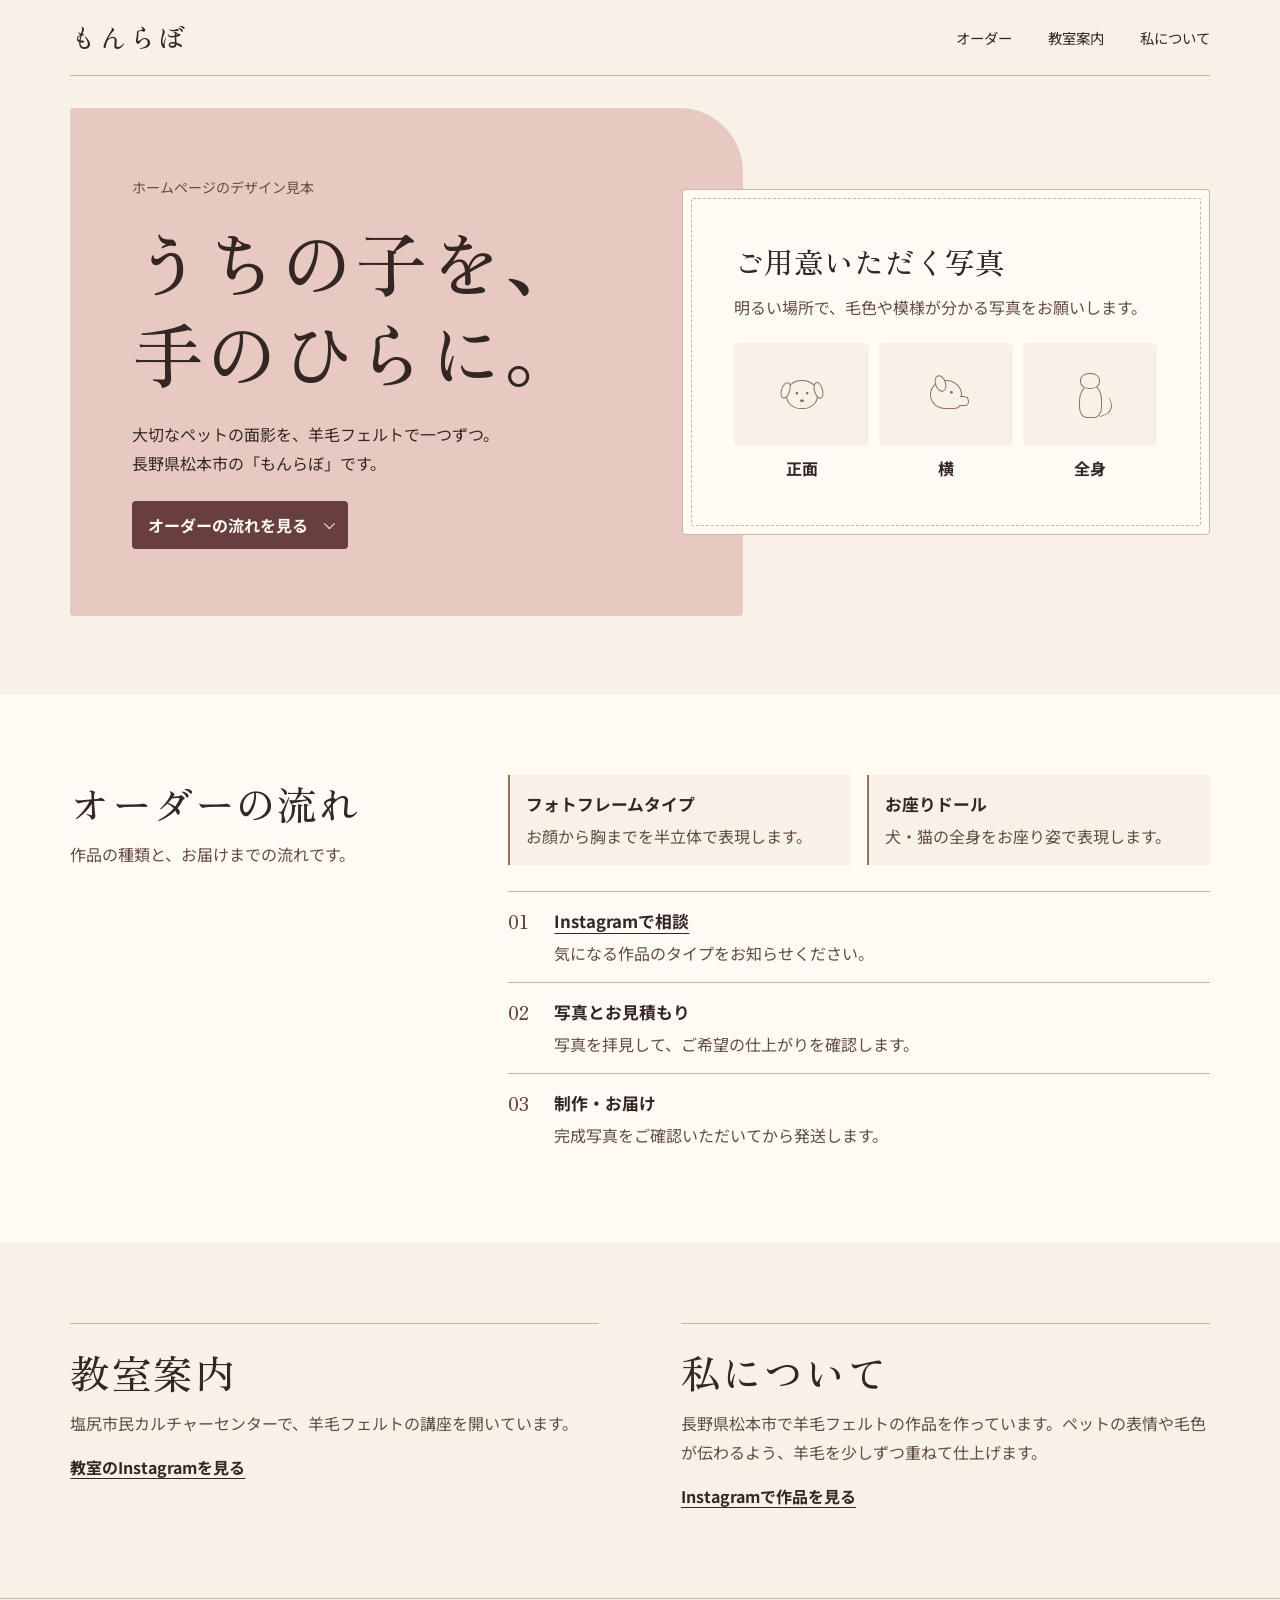
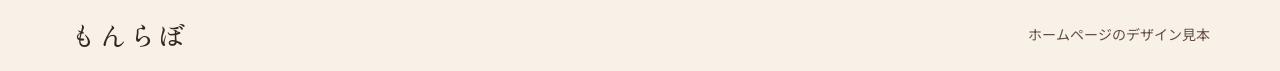
==== index.html @ 67adfc0b "Add responsive web design preview" ====
<!doctype html>
<html lang="ja" id="top">
<head>
  <meta charset="utf-8">
  <meta name="viewport" content="width=device-width, initial-scale=1">
  <meta name="robots" content="noindex, nofollow">
  <meta name="theme-color" content="#f8f1e7">
  <meta http-equiv="Content-Security-Policy" content="default-src 'none'; style-src 'self'; font-src 'self' data:; img-src 'self'; base-uri 'none'; form-action 'none'">
  <title>もんらぼ | ホームページのデザイン見本</title>
  <link rel="icon" href="favicon.png" type="image/png" sizes="64x64">
  <link rel="stylesheet" href="fonts.css?v=2">
  <link rel="stylesheet" href="styles.css">
</head>
<body>
  <a class="skip" href="#main">本文へ移動</a>
  <header class="masthead shell">
    <a class="mark" href="#top" translate="no">もんらぼ</a>
    <nav aria-label="ページ内の案内">
      <a href="#order">オーダー</a>
      <a href="#lesson">教室案内</a>
      <a href="#about">私について</a>
    </nav>
  </header>
  <main id="main">
    <section class="hero shell" aria-labelledby="title">
      <div class="hero-copy">
        <p class="proof">ホームページのデザイン見本</p>
        <h1 id="title">うちの子を、<br>手のひらに。</h1>
        <p class="lead">大切なペットの面影を、羊毛フェルトで一つずつ。長野県松本市の「もんらぼ」です。</p>
        <a class="button" href="#order">オーダーの流れを見る</a>
      </div>
      <aside class="photo-card" aria-labelledby="photo-title">
        <h2 id="photo-title">ご用意いただく写真</h2>
        <p>明るい場所で、毛色や模様が分かる写真をお願いします。</p>
        <ul class="angles" aria-label="写真の向き">
          <li><span class="view front" aria-hidden="true"><i></i></span>正面</li>
          <li><span class="view side" aria-hidden="true"><i></i></span>横</li>
          <li><span class="view full" aria-hidden="true"><i></i></span>全身</li>
        </ul>
      </aside>
    </section>

    <section class="order" id="order" aria-labelledby="order-title">
      <div class="shell order-grid">
        <header>
          <h2 id="order-title">オーダーの流れ</h2>
          <p>作品の種類と、お届けまでの流れです。</p>
        </header>
        <div>
          <dl class="menu">
            <div><dt>フォトフレームタイプ</dt><dd>お顔から胸までを半立体で表現します。</dd></div>
            <div><dt>お座りドール</dt><dd>犬・猫の全身をお座り姿で表現します。</dd></div>
          </dl>
          <ol class="steps">
            <li><span class="step-number" aria-hidden="true">01</span><h3><a href="https://www.instagram.com/mon_laboratory/">Instagramで相談</a></h3><p>気になる作品のタイプをお知らせください。</p></li>
            <li><span class="step-number" aria-hidden="true">02</span><h3>写真とお見積もり</h3><p>写真を拝見して、ご希望の仕上がりを確認します。</p></li>
            <li><span class="step-number" aria-hidden="true">03</span><h3>制作・お届け</h3><p>完成写真をご確認いただいてから発送します。</p></li>
          </ol>
        </div>
      </div>
    </section>

    <div class="shell info-grid">
      <section id="lesson" aria-labelledby="lesson-title">
        <h2 id="lesson-title">教室案内</h2>
        <p>塩尻市民カルチャーセンターで、羊毛フェルトの講座を開いています。</p>
        <a class="quiet-link" href="https://www.instagram.com/culture_shiojiri/">教室のInstagramを見る</a>
      </section>
      <section id="about" aria-labelledby="about-title">
        <h2 id="about-title">私について</h2>
        <p>長野県松本市で羊毛フェルトの作品を作っています。ペットの表情や毛色が伝わるよう、羊毛を少しずつ重ねて仕上げます。</p>
        <a class="quiet-link" href="https://www.instagram.com/mon_laboratory/">Instagramで作品を見る</a>
      </section>
    </div>
  </main>
  <footer><div class="shell footer-inner"><a class="mark" href="#top" translate="no">もんらぼ</a><p>ホームページのデザイン見本</p></div></footer>
</body>
</html>
---- fonts.css ----
@font-face{font-family:'Noto Sans JP';font-style:normal;font-weight:400;font-display:swap;unicode-range:U+62DD,U+7F8A;src:url([data-uri]) format('woff2');}
@font-face{font-family:'Noto Sans JP';font-style:normal;font-weight:400;font-display:swap;unicode-range:U+0024;src:url([data-uri]) format('woff2');}
@font-face{font-family:'Noto Sans JP';font-style:normal;font-weight:400;font-display:swap;unicode-range:U+0060;src:url([data-uri]) format('woff2');}
@font-face{font-family:'Noto Sans JP';font-style:normal;font-weight:400;font-display:swap;unicode-range:U+5869;src:url([data-uri]) format('woff2');}
@font-face{font-family:'Noto Sans JP';font-style:normal;font-weight:400;font-display:swap;unicode-range:U+80F8;src:url([data-uri]) format('woff2');}
@font-face{font-family:'Noto Sans JP';font-style:normal;font-weight:400;font-display:swap;unicode-range:U+5C3B;src:url([data-uri]) format('woff2');}
@font-face{font-family:'Noto Sans JP';font-style:normal;font-weight:400;font-display:swap;unicode-range:U+72AC;src:url([data-uri]) format('woff2');}
@font-face{font-family:'Noto Sans JP';font-style:normal;font-weight:400;font-display:swap;unicode-range:U+007E,U+732B;src:url([data-uri]) format('woff2');}
@font-face{font-family:'Noto Sans JP';font-style:normal;font-weight:400;font-display:swap;unicode-range:U+59FF,U+6BDB;src:url([data-uri]) format('woff2');}
@font-face{font-family:'Noto Sans JP';font-style:normal;font-weight:400;font-display:swap;unicode-range:U+003D,U+005E,U+8B1B;src:url([data-uri]) format('woff2');}
@font-face{font-family:'Noto Sans JP';font-style:normal;font-weight:400;font-display:swap;unicode-range:U+6A21,U+7A4D;src:url([data-uri]) format('woff2');}
@font-face{font-family:'Noto Sans JP';font-style:normal;font-weight:400;font-display:swap;unicode-range:U+6C11;src:url([data-uri]) format('woff2');}
@font-face{font-family:'Noto Sans JP';font-style:normal;font-weight:400;font-display:swap;unicode-range:U+0025;src:url([data-uri]) format('woff2');}
@font-face{font-family:'Noto Sans JP';font-style:normal;font-weight:400;font-display:swap;unicode-range:U+6A2A;src:url([data-uri]) format('woff2');}
@font-face{font-family:'Noto Sans JP';font-style:normal;font-weight:400;font-display:swap;unicode-range:U+0023,U+003C,U+5F71,U+677E,U+79FB;src:url([data-uri]) format('woff2');}
@font-face{font-family:'Noto Sans JP';font-style:normal;font-weight:400;font-display:swap;unicode-range:U+5EA7,U+9854;src:url([data-uri]) format('woff2');}
@font-face{font-family:'Noto Sans JP';font-style:normal;font-weight:400;font-display:swap;unicode-range:U+534A,U+5C4A,U+5E0C;src:url([data-uri]) format('woff2');}
@font-face{font-family:'Noto Sans JP';font-style:normal;font-weight:400;font-display:swap;unicode-range:U+0040,U+4F1D,U+5BA4,U+8AC7,U+985E;src:url([data-uri]) format('woff2');}
@font-face{font-family:'Noto Sans JP';font-style:normal;font-weight:400;font-display:swap;unicode-range:U+002B,U+5236,U+5B8C,U+6848,U+6D41,U+79C1,U+9858;src:url([data-uri]) format('woff2');}
@font-face{font-family:'Noto Sans JP';font-style:normal;font-weight:400;font-display:swap;unicode-range:U+6559,U+770C,U+7A2E,U+8272,U+8EAB,U+91CD;src:url([data-uri]) format('woff2');}
@font-face{font-family:'Noto Sans JP';font-style:normal;font-weight:400;font-display:swap;unicode-range:U+0026,U+005F,U+4ED5,U+5199,U+5207,U+5C11,U+671B,U+76F8,U+78BA,U+8A8D;src:url([data-uri]) format('woff2');}
@font-face{font-family:'Noto Sans JP';font-style:normal;font-weight:400;font-display:swap;unicode-range:U+003E,U+5E02,U+7ACB,U+9001,U+91CE,U+9762;src:url([data-uri]) format('woff2');}
@font-face{font-family:'Noto Sans JP';font-style:normal;font-weight:400;font-display:swap;unicode-range:U+007C,U+610F,U+6210,U+6240,U+660E,U+69D8,U+73FE,U+771F,U+9577;src:url([data-uri]) format('woff2');}
@font-face{font-family:'Noto Sans JP';font-style:normal;font-weight:400;font-display:swap;unicode-range:U+4F53,U+4F5C,U+54C1,U+5B50,U+624B,U+6587,U+767A,U+77E5,U+8868,U+958B;src:url([data-uri]) format('woff2');}
@font-face{font-family:'Noto Sans JP';font-style:normal;font-weight:400;font-display:swap;unicode-range:U+004E,U+300C,U+300D,U+4E00,U+4E0A,U+5168,U+5185,U+5206,U+52D5,U+5834,U+5927,U+60C5,U+672C,U+6B63,U+6C17,U+7528,U+898B;src:url([data-uri]) format('woff2');}
@font-face{font-family:'Noto Sans JP';font-style:normal;font-weight:400;font-display:swap;unicode-range:U+0021,U+0022,U+0027,U+0028,U+0029,U+002A,U+002C,U+002D,U+002E,U+002F,U+0030,U+0031,U+0032,U+0033,U+0034,U+0035,U+0036,U+0037,U+0038,U+0039,U+003A,U+003B,U+003F,U+0041,U+0042,U+0043,U+0044,U+0045,U+0046,U+0047,U+0048,U+0049,U+004A,U+004B,U+004C,U+004D,U+004F,U+0050,U+0051,U+0052,U+0053,U+0054,U+0055,U+0056,U+0057,U+0058,U+0059,U+005A,U+005B,U+005C,U+005D,U+0061,U+0062,U+0063,U+0064,U+0065,U+0066,U+0067,U+0068,U+0069,U+006A,U+006B,U+006C,U+006D,U+006E,U+006F,U+0070,U+0071,U+0072,U+0073,U+0074,U+0075,U+0076,U+0077,U+0078,U+0079,U+007A,U+007B,U+007D;src:url([data-uri]) format('woff2');}
@font-face{font-family:'Noto Sans JP';font-style:normal;font-weight:400;font-display:swap;unicode-range:U+0020,U+3001,U+3002,U+3044,U+3046,U+304A,U+304B,U+304C,U+304F,U+3051,U+3052,U+3054,U+3055,U+3057,U+3059,U+305A,U+305B,U+305F,U+3060,U+3061,U+3063,U+3064,U+3066,U+3067,U+3068,U+306A,U+306B,U+306D,U+306E,U+3072,U+3078,U+307C,U+307E,U+3082,U+3084,U+3088,U+3089,U+308A,U+308B,U+308C,U+308F,U+3092,U+3093,U+30A4,U+30A7,U+30A9,U+30AA,U+30AB,U+30B6,U+30B8,U+30BB,U+30BF,U+30C0,U+30C1,U+30C3,U+30C7,U+30C8,U+30C9,U+30D5,U+30D7,U+30DA,U+30DB,U+30E0,U+30E3,U+30EB,U+30EC,U+30F3,U+30FB,U+30FC;src:url([data-uri]) format('woff2');}
@font-face{font-family:'Noto Sans JP';font-style:normal;font-weight:400;font-display:swap;unicode-range:U+0020,U+0021,U+0022,U+0023,U+0024,U+0025,U+0026,U+0027,U+0028,U+0029,U+002A,U+002B,U+002C,U+002D,U+002E,U+002F,U+0030,U+0031,U+0032,U+0033,U+0034,U+0035,U+0036,U+0037,U+0038,U+0039,U+003A,U+003B,U+003C,U+003D,U+003E,U+003F,U+0040,U+0041,U+0042,U+0043,U+0044,U+0045,U+0046,U+0047,U+0048,U+0049,U+004A,U+004B,U+004C,U+004D,U+004E,U+004F,U+0050,U+0051,U+0052,U+0053,U+0054,U+0055,U+0056,U+0057,U+0058,U+0059,U+005A,U+005B,U+005C,U+005D,U+005E,U+005F,U+0060,U+0061,U+0062,U+0063,U+0064,U+0065,U+0066,U+0067,U+0068,U+0069,U+006A,U+006B,U+006C,U+006D,U+006E,U+006F,U+0070,U+0071,U+0072,U+0073,U+0074,U+0075,U+0076,U+0077,U+0078,U+0079,U+007A,U+007B,U+007C,U+007D,U+007E;src:url([data-uri]) format('woff2');}
@font-face{font-family:'Noto Sans JP';font-style:normal;font-weight:700;font-display:swap;unicode-range:U+62DD,U+7F8A;src:url([data-uri]) format('woff2');}
@font-face{font-family:'Noto Sans JP';font-style:normal;font-weight:700;font-display:swap;unicode-range:U+0024;src:url([data-uri]) format('woff2');}
@font-face{font-family:'Noto Sans JP';font-style:normal;font-weight:700;font-display:swap;unicode-range:U+0060;src:url([data-uri]) format('woff2');}
@font-face{font-family:'Noto Sans JP';font-style:normal;font-weight:700;font-display:swap;unicode-range:U+5869;src:url([data-uri]) format('woff2');}
@font-face{font-family:'Noto Sans JP';font-style:normal;font-weight:700;font-display:swap;unicode-range:U+80F8;src:url([data-uri]) format('woff2');}
@font-face{font-family:'Noto Sans JP';font-style:normal;font-weight:700;font-display:swap;unicode-range:U+5C3B;src:url([data-uri]) format('woff2');}
@font-face{font-family:'Noto Sans JP';font-style:normal;font-weight:700;font-display:swap;unicode-range:U+72AC;src:url([data-uri]) format('woff2');}
@font-face{font-family:'Noto Sans JP';font-style:normal;font-weight:700;font-display:swap;unicode-range:U+007E,U+732B;src:url([data-uri]) format('woff2');}
@font-face{font-family:'Noto Sans JP';font-style:normal;font-weight:700;font-display:swap;unicode-range:U+59FF,U+6BDB;src:url([data-uri]) format('woff2');}
@font-face{font-family:'Noto Sans JP';font-style:normal;font-weight:700;font-display:swap;unicode-range:U+003D,U+005E,U+8B1B;src:url([data-uri]) format('woff2');}
@font-face{font-family:'Noto Sans JP';font-style:normal;font-weight:700;font-display:swap;unicode-range:U+6A21,U+7A4D;src:url([data-uri]) format('woff2');}
@font-face{font-family:'Noto Sans JP';font-style:normal;font-weight:700;font-display:swap;unicode-range:U+6C11;src:url([data-uri]) format('woff2');}
@font-face{font-family:'Noto Sans JP';font-style:normal;font-weight:700;font-display:swap;unicode-range:U+0025;src:url([data-uri]) format('woff2');}
@font-face{font-family:'Noto Sans JP';font-style:normal;font-weight:700;font-display:swap;unicode-range:U+6A2A;src:url([data-uri]) format('woff2');}
@font-face{font-family:'Noto Sans JP';font-style:normal;font-weight:700;font-display:swap;unicode-range:U+0023,U+003C,U+5F71,U+677E,U+79FB;src:url([data-uri]) format('woff2');}
@font-face{font-family:'Noto Sans JP';font-style:normal;font-weight:700;font-display:swap;unicode-range:U+5EA7,U+9854;src:url([data-uri]) format('woff2');}
@font-face{font-family:'Noto Sans JP';font-style:normal;font-weight:700;font-display:swap;unicode-range:U+534A,U+5C4A,U+5E0C;src:url([data-uri]) format('woff2');}
@font-face{font-family:'Noto Sans JP';font-style:normal;font-weight:700;font-display:swap;unicode-range:U+0040,U+4F1D,U+5BA4,U+8AC7,U+985E;src:url([data-uri]) format('woff2');}
@font-face{font-family:'Noto Sans JP';font-style:normal;font-weight:700;font-display:swap;unicode-range:U+002B,U+5236,U+5B8C,U+6848,U+6D41,U+79C1,U+9858;src:url([data-uri]) format('woff2');}
@font-face{font-family:'Noto Sans JP';font-style:normal;font-weight:700;font-display:swap;unicode-range:U+6559,U+770C,U+7A2E,U+8272,U+8EAB,U+91CD;src:url([data-uri]) format('woff2');}
@font-face{font-family:'Noto Sans JP';font-style:normal;font-weight:700;font-display:swap;unicode-range:U+0026,U+005F,U+4ED5,U+5199,U+5207,U+5C11,U+671B,U+76F8,U+78BA,U+8A8D;src:url([data-uri]) format('woff2');}
@font-face{font-family:'Noto Sans JP';font-style:normal;font-weight:700;font-display:swap;unicode-range:U+003E,U+5E02,U+7ACB,U+9001,U+91CE,U+9762;src:url([data-uri]) format('woff2');}
@font-face{font-family:'Noto Sans JP';font-style:normal;font-weight:700;font-display:swap;unicode-range:U+007C,U+610F,U+6210,U+6240,U+660E,U+69D8,U+73FE,U+771F,U+9577;src:url([data-uri]) format('woff2');}
@font-face{font-family:'Noto Sans JP';font-style:normal;font-weight:700;font-display:swap;unicode-range:U+4F53,U+4F5C,U+54C1,U+5B50,U+624B,U+6587,U+767A,U+77E5,U+8868,U+958B;src:url([data-uri]) format('woff2');}
@font-face{font-family:'Noto Sans JP';font-style:normal;font-weight:700;font-display:swap;unicode-range:U+004E,U+300C,U+300D,U+4E00,U+4E0A,U+5168,U+5185,U+5206,U+52D5,U+5834,U+5927,U+60C5,U+672C,U+6B63,U+6C17,U+7528,U+898B;src:url([data-uri]) format('woff2');}
@font-face{font-family:'Noto Sans JP';font-style:normal;font-weight:700;font-display:swap;unicode-range:U+0021,U+0022,U+0027,U+0028,U+0029,U+002A,U+002C,U+002D,U+002E,U+002F,U+0030,U+0031,U+0032,U+0033,U+0034,U+0035,U+0036,U+0037,U+0038,U+0039,U+003A,U+003B,U+003F,U+0041,U+0042,U+0043,U+0044,U+0045,U+0046,U+0047,U+0048,U+0049,U+004A,U+004B,U+004C,U+004D,U+004F,U+0050,U+0051,U+0052,U+0053,U+0054,U+0055,U+0056,U+0057,U+0058,U+0059,U+005A,U+005B,U+005C,U+005D,U+0061,U+0062,U+0063,U+0064,U+0065,U+0066,U+0067,U+0068,U+0069,U+006A,U+006B,U+006C,U+006D,U+006E,U+006F,U+0070,U+0071,U+0072,U+0073,U+0074,U+0075,U+0076,U+0077,U+0078,U+0079,U+007A,U+007B,U+007D;src:url([data-uri]) format('woff2');}
@font-face{font-family:'Noto Sans JP';font-style:normal;font-weight:700;font-display:swap;unicode-range:U+0020,U+3001,U+3002,U+3044,U+3046,U+304A,U+304B,U+304C,U+304F,U+3051,U+3052,U+3054,U+3055,U+3057,U+3059,U+305A,U+305B,U+305F,U+3060,U+3061,U+3063,U+3064,U+3066,U+3067,U+3068,U+306A,U+306B,U+306D,U+306E,U+3072,U+3078,U+307C,U+307E,U+3082,U+3084,U+3088,U+3089,U+308A,U+308B,U+308C,U+308F,U+3092,U+3093,U+30A4,U+30A7,U+30A9,U+30AA,U+30AB,U+30B6,U+30B8,U+30BB,U+30BF,U+30C0,U+30C1,U+30C3,U+30C7,U+30C8,U+30C9,U+30D5,U+30D7,U+30DA,U+30DB,U+30E0,U+30E3,U+30EB,U+30EC,U+30F3,U+30FB,U+30FC;src:url([data-uri]) format('woff2');}
@font-face{font-family:'Noto Sans JP';font-style:normal;font-weight:700;font-display:swap;unicode-range:U+0020,U+0021,U+0022,U+0023,U+0024,U+0025,U+0026,U+0027,U+0028,U+0029,U+002A,U+002B,U+002C,U+002D,U+002E,U+002F,U+0030,U+0031,U+0032,U+0033,U+0034,U+0035,U+0036,U+0037,U+0038,U+0039,U+003A,U+003B,U+003C,U+003D,U+003E,U+003F,U+0040,U+0041,U+0042,U+0043,U+0044,U+0045,U+0046,U+0047,U+0048,U+0049,U+004A,U+004B,U+004C,U+004D,U+004E,U+004F,U+0050,U+0051,U+0052,U+0053,U+0054,U+0055,U+0056,U+0057,U+0058,U+0059,U+005A,U+005B,U+005C,U+005D,U+005E,U+005F,U+0060,U+0061,U+0062,U+0063,U+0064,U+0065,U+0066,U+0067,U+0068,U+0069,U+006A,U+006B,U+006C,U+006D,U+006E,U+006F,U+0070,U+0071,U+0072,U+0073,U+0074,U+0075,U+0076,U+0077,U+0078,U+0079,U+007A,U+007B,U+007C,U+007D,U+007E;src:url([data-uri]) format('woff2');}
@font-face{font-family:'Zen Old Mincho';font-style:normal;font-weight:500;font-display:swap;unicode-range:U+62DD,U+7F8A;src:url([data-uri]) format('woff2');}
@font-face{font-family:'Zen Old Mincho';font-style:normal;font-weight:500;font-display:swap;unicode-range:U+0024;src:url([data-uri]) format('woff2');}
@font-face{font-family:'Zen Old Mincho';font-style:normal;font-weight:500;font-display:swap;unicode-range:U+0060;src:url([data-uri]) format('woff2');}
@font-face{font-family:'Zen Old Mincho';font-style:normal;font-weight:500;font-display:swap;unicode-range:U+5869;src:url([data-uri]) format('woff2');}
@font-face{font-family:'Zen Old Mincho';font-style:normal;font-weight:500;font-display:swap;unicode-range:U+80F8;src:url([data-uri]) format('woff2');}
@font-face{font-family:'Zen Old Mincho';font-style:normal;font-weight:500;font-display:swap;unicode-range:U+5C3B;src:url([data-uri]) format('woff2');}
@font-face{font-family:'Zen Old Mincho';font-style:normal;font-weight:500;font-display:swap;unicode-range:U+72AC;src:url([data-uri]) format('woff2');}
@font-face{font-family:'Zen Old Mincho';font-style:normal;font-weight:500;font-display:swap;unicode-range:U+007E,U+732B;src:url([data-uri]) format('woff2');}
@font-face{font-family:'Zen Old Mincho';font-style:normal;font-weight:500;font-display:swap;unicode-range:U+59FF,U+6BDB;src:url([data-uri]) format('woff2');}
@font-face{font-family:'Zen Old Mincho';font-style:normal;font-weight:500;font-display:swap;unicode-range:U+003D,U+005E,U+8B1B;src:url([data-uri]) format('woff2');}
@font-face{font-family:'Zen Old Mincho';font-style:normal;font-weight:500;font-display:swap;unicode-range:U+6A21,U+7A4D;src:url([data-uri]) format('woff2');}
@font-face{font-family:'Zen Old Mincho';font-style:normal;font-weight:500;font-display:swap;unicode-range:U+6C11;src:url([data-uri]) format('woff2');}
@font-face{font-family:'Zen Old Mincho';font-style:normal;font-weight:500;font-display:swap;unicode-range:U+0025;src:url([data-uri]) format('woff2');}
@font-face{font-family:'Zen Old Mincho';font-style:normal;font-weight:500;font-display:swap;unicode-range:U+6A2A;src:url([data-uri]) format('woff2');}
@font-face{font-family:'Zen Old Mincho';font-style:normal;font-weight:500;font-display:swap;unicode-range:U+0023,U+003C,U+5F71,U+677E,U+79FB;src:url([data-uri]) format('woff2');}
@font-face{font-family:'Zen Old Mincho';font-style:normal;font-weight:500;font-display:swap;unicode-range:U+5EA7,U+9854;src:url([data-uri]) format('woff2');}
@font-face{font-family:'Zen Old Mincho';font-style:normal;font-weight:500;font-display:swap;unicode-range:U+534A,U+5C4A,U+5E0C;src:url([data-uri]) format('woff2');}
@font-face{font-family:'Zen Old Mincho';font-style:normal;font-weight:500;font-display:swap;unicode-range:U+0040,U+4F1D,U+5BA4,U+8AC7,U+985E;src:url([data-uri]) format('woff2');}
@font-face{font-family:'Zen Old Mincho';font-style:normal;font-weight:500;font-display:swap;unicode-range:U+002B,U+5236,U+5B8C,U+6848,U+6D41,U+79C1,U+9858;src:url([data-uri]) format('woff2');}
@font-face{font-family:'Zen Old Mincho';font-style:normal;font-weight:500;font-display:swap;unicode-range:U+6559,U+770C,U+7A2E,U+8272,U+8EAB,U+91CD;src:url([data-uri]) format('woff2');}
@font-face{font-family:'Zen Old Mincho';font-style:normal;font-weight:500;font-display:swap;unicode-range:U+0026,U+005F,U+4ED5,U+5199,U+5207,U+5C11,U+671B,U+76F8,U+78BA,U+8A8D;src:url([data-uri]) format('woff2');}
@font-face{font-family:'Zen Old Mincho';font-style:normal;font-weight:500;font-display:swap;unicode-range:U+003E,U+5E02,U+7ACB,U+9001,U+91CE,U+9762;src:url([data-uri]) format('woff2');}
@font-face{font-family:'Zen Old Mincho';font-style:normal;font-weight:500;font-display:swap;unicode-range:U+007C,U+610F,U+6210,U+6240,U+660E,U+69D8,U+73FE,U+771F,U+9577;src:url([data-uri]) format('woff2');}
@font-face{font-family:'Zen Old Mincho';font-style:normal;font-weight:500;font-display:swap;unicode-range:U+4F53,U+4F5C,U+54C1,U+5B50,U+624B,U+6587,U+767A,U+77E5,U+8868,U+958B;src:url([data-uri]) format('woff2');}
@font-face{font-family:'Zen Old Mincho';font-style:normal;font-weight:500;font-display:swap;unicode-range:U+004E,U+300C,U+300D,U+4E00,U+4E0A,U+5168,U+5185,U+5206,U+52D5,U+5834,U+5927,U+60C5,U+672C,U+6B63,U+6C17,U+7528,U+898B;src:url([data-uri]) format('woff2');}
@font-face{font-family:'Zen Old Mincho';font-style:normal;font-weight:500;font-display:swap;unicode-range:U+0021,U+0022,U+0027,U+0028,U+0029,U+002A,U+002C,U+002D,U+002E,U+002F,U+0030,U+0031,U+0032,U+0033,U+0034,U+0035,U+0036,U+0037,U+0038,U+0039,U+003A,U+003B,U+003F,U+0041,U+0042,U+0043,U+0044,U+0045,U+0046,U+0047,U+0048,U+0049,U+004A,U+004B,U+004C,U+004D,U+004F,U+0050,U+0051,U+0052,U+0053,U+0054,U+0055,U+0056,U+0057,U+0058,U+0059,U+005A,U+005B,U+005C,U+005D,U+0061,U+0062,U+0063,U+0064,U+0065,U+0066,U+0067,U+0068,U+0069,U+006A,U+006B,U+006C,U+006D,U+006E,U+006F,U+0070,U+0071,U+0072,U+0073,U+0074,U+0075,U+0076,U+0077,U+0078,U+0079,U+007A,U+007B,U+007D;src:url([data-uri]) format('woff2');}
@font-face{font-family:'Zen Old Mincho';font-style:normal;font-weight:500;font-display:swap;unicode-range:U+0020,U+3001,U+3002,U+3044,U+3046,U+304A,U+304B,U+304C,U+304F,U+3051,U+3052,U+3054,U+3055,U+3057,U+3059,U+305A,U+305B,U+305F,U+3060,U+3061,U+3063,U+3064,U+3066,U+3067,U+3068,U+306A,U+306B,U+306D,U+306E,U+3072,U+3078,U+307C,U+307E,U+3082,U+3084,U+3088,U+3089,U+308A,U+308B,U+308C,U+308F,U+3092,U+3093,U+30A4,U+30A7,U+30A9,U+30AA,U+30AB,U+30B6,U+30B8,U+30BB,U+30BF,U+30C0,U+30C1,U+30C3,U+30C7,U+30C8,U+30C9,U+30D5,U+30D7,U+30DA,U+30DB,U+30E0,U+30E3,U+30EB,U+30EC,U+30F3,U+30FB,U+30FC;src:url([data-uri]) format('woff2');}
@font-face{font-family:'Zen Old Mincho';font-style:normal;font-weight:500;font-display:swap;unicode-range:U+0020,U+0021,U+0022,U+0023,U+0024,U+0025,U+0026,U+0027,U+0028,U+0029,U+002A,U+002B,U+002C,U+002D,U+002E,U+002F,U+0030,U+0031,U+0032,U+0033,U+0034,U+0035,U+0036,U+0037,U+0038,U+0039,U+003A,U+003B,U+003C,U+003D,U+003E,U+003F,U+0040,U+0041,U+0042,U+0043,U+0044,U+0045,U+0046,U+0047,U+0048,U+0049,U+004A,U+004B,U+004C,U+004D,U+004E,U+004F,U+0050,U+0051,U+0052,U+0053,U+0054,U+0055,U+0056,U+0057,U+0058,U+0059,U+005A,U+005B,U+005C,U+005D,U+005E,U+005F,U+0060,U+0061,U+0062,U+0063,U+0064,U+0065,U+0066,U+0067,U+0068,U+0069,U+006A,U+006B,U+006C,U+006D,U+006E,U+006F,U+0070,U+0071,U+0072,U+0073,U+0074,U+0075,U+0076,U+0077,U+0078,U+0079,U+007A,U+007B,U+007C,U+007D,U+007E;src:url([data-uri]) format('woff2');}
---- styles.css ----
:root {
  color-scheme: light;
  --canvas: #f8f1e7;
  --paper: #fffaf2;
  --rose: #e7c9c1;
  --ink: #332623;
  --muted: #624c45;
  --stitch: #986d62;
  --line: #cdb5a5;
  --accent: #683e3e;
  --accent-hover: #523030;
  --accent-ink: #fffaf4;
  --focus: var(--accent);
  --body: "Noto Sans JP", sans-serif;
  --display: "Zen Old Mincho", serif;
  --gutter: clamp(18px, 5.5vw, 80px);
  --section: clamp(62px, 6.2vw, 94px);
}

*, *::before, *::after { box-sizing: border-box; }
html { scroll-padding-top: 24px; }
body { margin: 0; background: var(--canvas); color: var(--ink); font: 400 1rem / 1.8 var(--body); overflow-wrap: anywhere; line-break: strict; }
h1, h2, h3, p, ul, ol, dl, dd { margin: 0; }
ul, ol { padding: 0; list-style: none; }
a { color: inherit; }
h1, h2 { font: 500 clamp(1.75rem, 3.1vw, 2.65rem) / 1.4 var(--display); letter-spacing: .035em; word-break: auto-phrase; text-wrap: balance; font-feature-settings: "palt"; }
h3, dt { font-size: 1.05rem; font-weight: 700; }
p, dd { max-inline-size: 38em; }
:focus-visible { outline: 3px solid var(--focus); outline-offset: 4px; }

.shell { width: min(calc(100% - var(--gutter) * 2), 1160px); margin-inline: auto; }
.masthead { display: flex; justify-content: space-between; gap: 12px; align-items: center; min-height: 76px; border-bottom: 1px solid var(--line); }
.skip { position: absolute; inset: 8px auto auto 16px; transform: translateY(-160%); background: var(--paper); padding: 8px 16px; z-index: 2; }
.skip:focus { transform: none; }
.mark { display: inline-flex; align-items: center; min-height: 44px; font: 500 1.65rem / 1 var(--display); letter-spacing: .12em; text-decoration: none; white-space: nowrap; }
nav { display: flex; gap: clamp(14px, 3vw, 36px); }
nav a, .quiet-link { display: inline-flex; align-items: center; min-height: 44px; text-underline-offset: .28em; }
nav a { font-size: .9rem; white-space: nowrap; text-decoration: none; }
nav a:hover, .quiet-link:hover { text-decoration-line: underline; text-decoration-thickness: 2px; }

.hero { display: grid; grid-template-columns: 1.16fr 1fr; align-items: center; padding-block: 32px var(--section); }
.hero-copy { padding: clamp(38px, 5.2vw, 76px) clamp(28px, 4.8vw, 72px); padding-right: max(18%, 44px); margin-right: -10%; background: var(--rose); border-radius: 4px 64px 4px 4px; }
.proof { margin-bottom: 16px; color: var(--muted); font-size: .875rem; }
.hero h1 { font-size: clamp(2.8rem, 5.6vw, 5.4rem); line-height: 1.27; }
.lead { margin-block: 22px 24px; max-width: 23em; }
.button { display: inline-flex; align-items: center; gap: 16px; min-height: 48px; padding: 9px 16px; border-radius: 4px; background: var(--accent); color: var(--accent-ink); font-weight: 700; text-decoration: none; }
.button::after { content: ""; width: 8px; height: 8px; border: solid currentColor; border-width: 0 1px 1px 0; transform: rotate(45deg) translateY(-2px); }
.button:hover, .button:active { background: var(--accent-hover); }

.photo-card { position: relative; isolation: isolate; padding: clamp(24px, 4vw, 54px); background: var(--paper); border: 1px solid var(--line); border-radius: 4px; }
.photo-card::before { content: ""; position: absolute; inset: 8px; border: 1px dashed var(--line); border-radius: 2px; z-index: -1; }
.photo-card h2 { font-size: clamp(1.35rem, 2.3vw, 2rem); }
.photo-card p { margin: 10px 0 22px; color: var(--muted); }
.angles { display: grid; grid-template-columns: repeat(3, minmax(0, 1fr)); gap: 10px; }
.angles li { display: grid; gap: 8px; justify-items: center; color: var(--ink); font-weight: 700; }
.view { display: grid; place-items: center; width: 100%; height: clamp(76px, 8vw, 104px); background: var(--canvas); border-radius: 4px; }
.view i { position: relative; display: block; width: 32px; height: 29px; border: 1.5px solid var(--stitch); border-radius: 48% 48% 46% 46%; color: var(--stitch); }
.view i::before, .view i::after { content: ""; position: absolute; }
.front i { background: radial-gradient(circle at 33% 45%, currentColor 1px, transparent 1.7px), radial-gradient(circle at 67% 45%, currentColor 1px, transparent 1.7px), radial-gradient(ellipse 4px 2.5px at 50% 73%, currentColor 38%, transparent 65%); }
.front i::before, .front i::after { width: 9px; height: 17px; top: 1px; border: 1.5px solid currentColor; border-radius: 57% 48% 56% 56%; background: var(--canvas); }
.front i::before { left: -6px; transform: rotate(17deg); }
.front i::after { right: -6px; transform: rotate(-17deg); }
.side i { border-radius: 52% 52% 26% 50%; background: radial-gradient(circle at 68% 42%, currentColor 1px, transparent 1.7px); }
.side i::before { left: 4px; top: -6px; width: 11px; height: 17px; border: 1.5px solid currentColor; border-radius: 56%; transform: rotate(-20deg); background: var(--canvas); }
.side i::after { right: -8px; bottom: 2px; width: 9px; height: 10px; border: 1.5px solid currentColor; border-left: 0; border-radius: 0 58% 48% 0; background: var(--canvas); }
.full i { width: 23px; height: 34px; transform: translateY(6px); border-radius: 52% 48% 32% 32%; }
.full i::before { width: 20px; height: 16px; left: 0; top: -12px; border: 1.5px solid currentColor; border-radius: 46%; background: var(--canvas); }
.full i::after { width: 16px; height: 15px; right: -12px; bottom: 2px; border: 1.5px solid currentColor; border-width: 0 1.5px 1.5px 0; border-radius: 0 0 11px 0; transform: rotate(-20deg); }

.order { padding-block: var(--section); background: var(--paper); }
.order-grid { display: grid; grid-template-columns: minmax(0, .68fr) minmax(0, 1.32fr); gap: clamp(28px, 6vw, 86px); }
.order-grid header p, .info-grid p { margin-top: 10px; color: var(--muted); }
.menu { display: grid; grid-template-columns: repeat(2, minmax(0, 1fr)); gap: 16px; margin-bottom: 26px; }
.menu div { background: var(--canvas); padding: 14px 16px; border-left: 2px solid var(--stitch); }
.menu dd { margin-top: 3px; color: var(--muted); }
.steps li { border-top: 1px solid var(--line); padding: 14px 0; display: grid; grid-template-columns: 38px minmax(0, 1fr); column-gap: 8px; }
.step-number { grid-row: span 2; font: 500 1.2rem / 1.6 var(--display); color: var(--accent); font-variant-numeric: tabular-nums; }
.steps p { margin-top: 3px; color: var(--muted); }
.steps h3 a { display: inline-flex; align-items: center; min-height: 44px; margin-block: -7px; text-underline-offset: .28em; }
.steps h3 a:hover { text-decoration-thickness: 2px; }

.info-grid { display: grid; grid-template-columns: repeat(2, minmax(0, 1fr)); gap: clamp(24px, 6.4vw, 92px); padding-block: var(--section); }
.info-grid section { border-top: 1px solid var(--line); padding-top: 20px; }
.quiet-link { margin-top: 8px; font-weight: 700; }
footer { border-top: 1px solid var(--line); }
.footer-inner { display: flex; justify-content: space-between; gap: 12px; align-items: center; padding-block: 14px; }
.footer-inner p { font-size: .875rem; color: var(--muted); }

@media (max-width: 760px) {
  .hero { grid-template-columns: 1fr; gap: 18px; padding-top: 20px; }
  .hero-copy { margin-right: 0; padding: 28px 22px; border-radius: 4px 38px 4px 4px; }
  .hero h1 { font-size: clamp(2.65rem, 9.25vw, 4.5rem); }
  .proof { margin-bottom: 12px; }
  .lead { margin-block: 16px 18px; }
  .photo-card { margin-inline: 0; }
  .order-grid { grid-template-columns: 1fr; }
}

@media (max-width: 520px) {
  .masthead { display: block; padding-block: 4px 0; }
  nav { justify-content: space-between; gap: 6px; }
  .info-grid, .menu { grid-template-columns: 1fr; }
  .footer-inner { align-items: flex-start; flex-direction: column; gap: 0; }
}
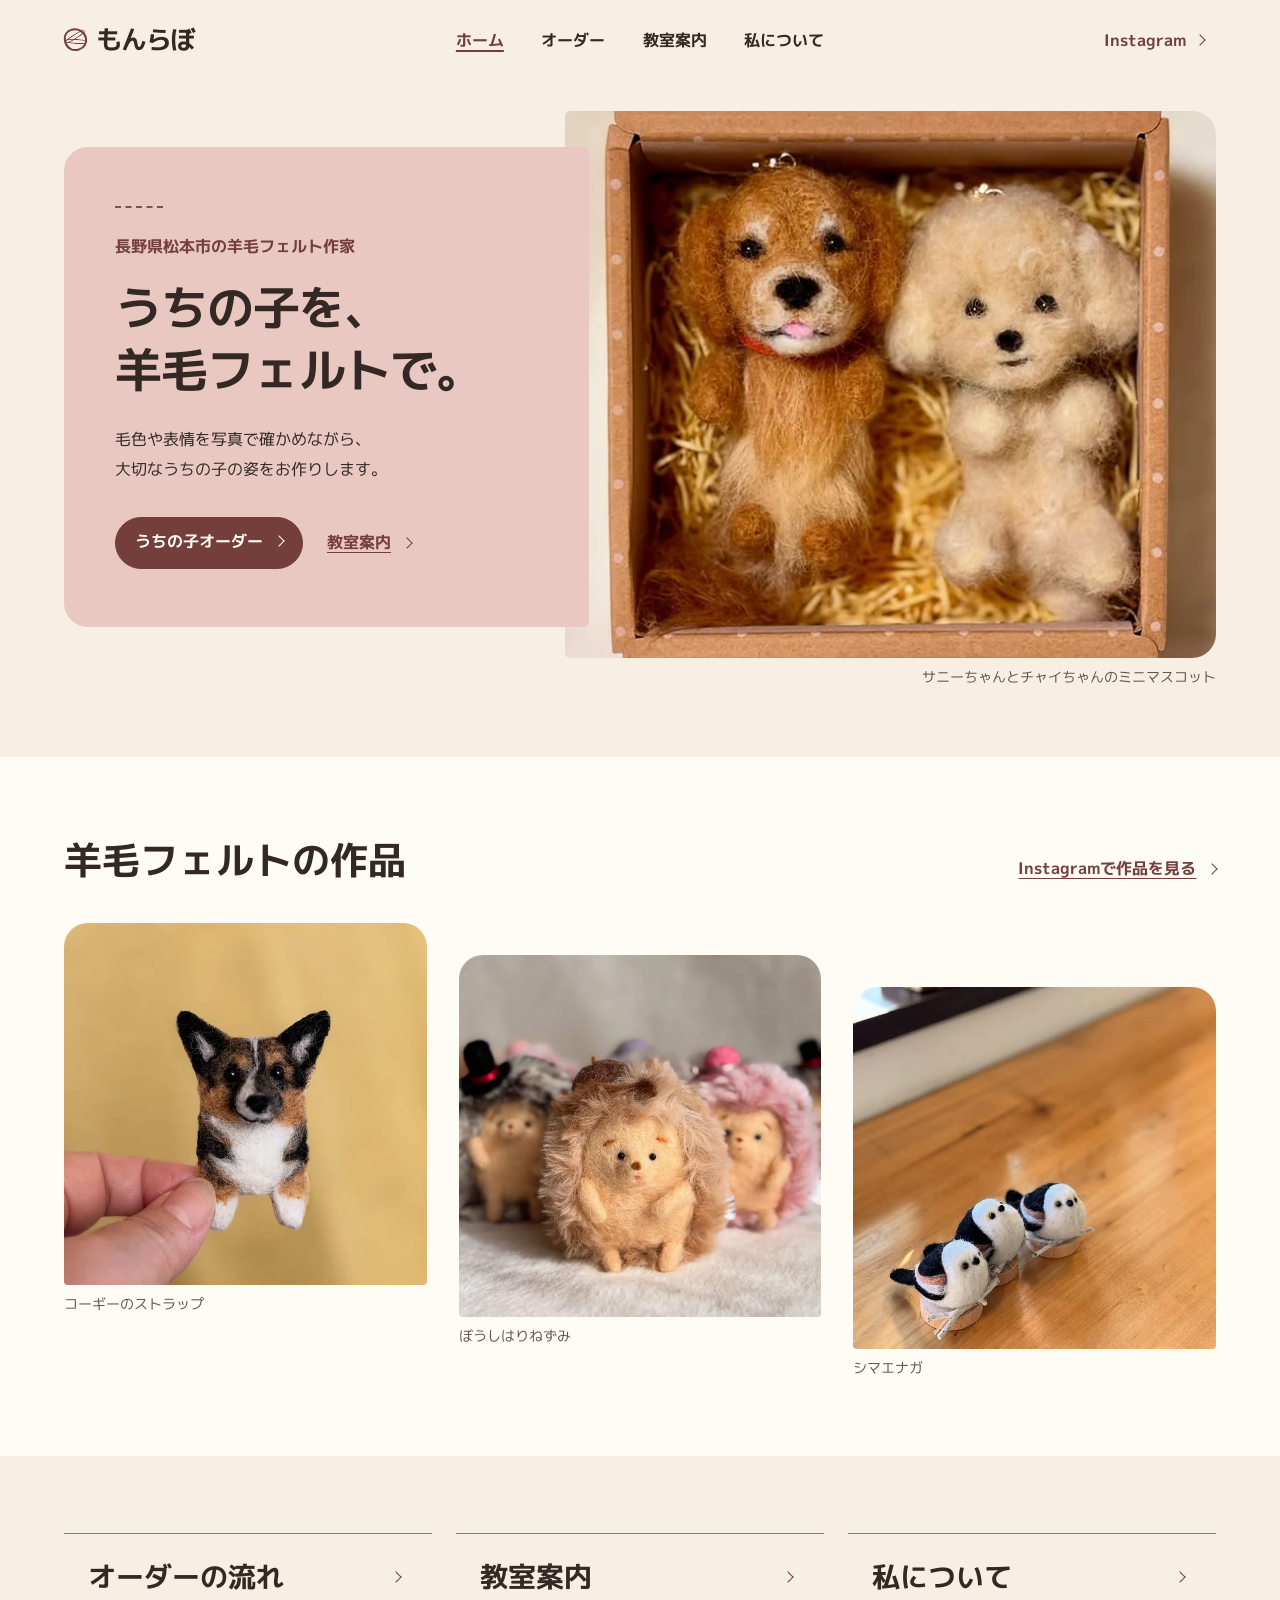
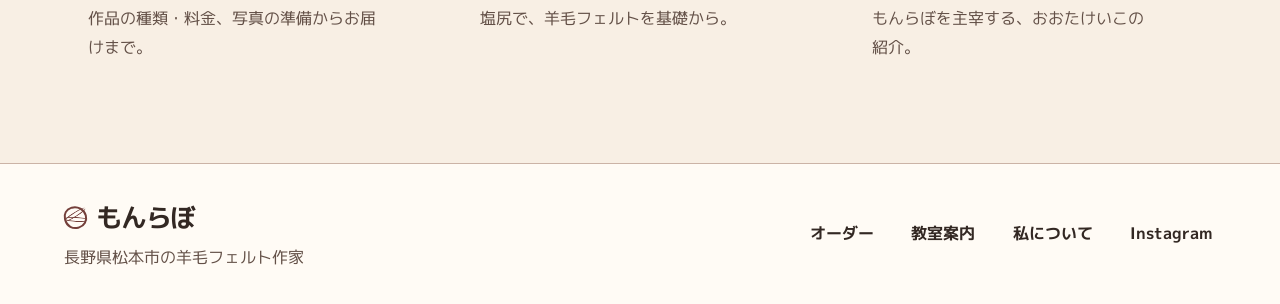
==== commit 3d76a7d0: "Build the Monlabo four-page preview site" ====
--- a/index.html
+++ b/index.html
@@ -1,78 +1,104 @@
 <!doctype html>
-<html lang="ja" id="top">
+<html lang="ja">
 <head>
   <meta charset="utf-8">
   <meta name="viewport" content="width=device-width, initial-scale=1">
   <meta name="robots" content="noindex, nofollow">
-  <meta name="theme-color" content="#f8f1e7">
-  <meta http-equiv="Content-Security-Policy" content="default-src 'none'; style-src 'self'; font-src 'self' data:; img-src 'self'; base-uri 'none'; form-action 'none'">
-  <title>もんらぼ | ホームページのデザイン見本</title>
-  <link rel="icon" href="favicon.png" type="image/png" sizes="64x64">
-  <link rel="stylesheet" href="fonts.css?v=2">
-  <link rel="stylesheet" href="styles.css">
+  <meta name="theme-color" content="#f8efe4">
+  <meta http-equiv="Content-Security-Policy" content="default-src 'none'; style-src 'self'; font-src 'self'; img-src 'self'; base-uri 'none'; form-action 'none'">
+  <title>もんらぼ｜羊毛フェルトのうちの子オーダー・教室</title>
+  <meta name="description" content="長野県松本市の羊毛フェルト作家、もんらぼ。犬や猫のうちの子オーダーのご相談と、塩尻の羊毛フェルト教室をご案内します。">
+  <link rel="canonical" href="https://illflora.github.io/monlabo-preview/">
+  <meta property="og:type" content="website">
+  <meta property="og:locale" content="ja_JP">
+  <meta property="og:site_name" content="羊毛フェルトのもんらぼ">
+  <meta property="og:title" content="もんらぼ｜羊毛フェルトのうちの子オーダー・教室">
+  <meta property="og:description" content="長野県松本市の羊毛フェルト作家、もんらぼ。犬や猫のうちの子オーダーのご相談と、塩尻の羊毛フェルト教室をご案内します。">
+  <meta property="og:url" content="https://illflora.github.io/monlabo-preview/">
+  <meta property="og:image" content="https://illflora.github.io/monlabo-preview/assets/og-home.jpg">
+  <meta property="og:image:width" content="1200">
+  <meta property="og:image:height" content="630">
+  <meta property="og:image:alt" content="箱に並んだ犬の羊毛フェルトのミニマスコット">
+  <meta name="twitter:card" content="summary_large_image">
+  <link rel="icon" type="image/png" sizes="64x64" href="./favicon.png">
+  <link rel="apple-touch-icon" href="./apple-touch-icon.png">
+  <link rel="preload" href="./assets/mplus1p-700.woff2" as="font" type="font/woff2" crossorigin>
+  <link rel="stylesheet" href="./fonts.css?v=3">
+  <link rel="stylesheet" href="./styles.css?v=3">
 </head>
 <body>
   <a class="skip" href="#main">本文へ移動</a>
-  <header class="masthead shell">
-    <a class="mark" href="#top" translate="no">もんらぼ</a>
-    <nav aria-label="ページ内の案内">
-      <a href="#order">オーダー</a>
-      <a href="#lesson">教室案内</a>
-      <a href="#about">私について</a>
-    </nav>
+  <header class="masthead">
+    <div class="shell masthead-inner">
+      <a class="wordmark" href="./" aria-label="もんらぼ ホーム" translate="no"><span class="brand-symbol" aria-hidden="true"></span>もんらぼ</a>
+      <nav class="main-nav" aria-label="メインメニュー">
+        <a href="./" aria-current="page">ホーム</a>
+        <a href="./order/">オーダー</a>
+        <a href="./lesson/">教室案内</a>
+        <a href="./about/">私について</a>
+      </nav>
+      <a class="header-social arrow" href="https://www.instagram.com/mon_laboratory/">Instagram</a>
+    </div>
   </header>
-  <main id="main">
-    <section class="hero shell" aria-labelledby="title">
+  <main id="main" tabindex="-1">
+    <section class="hero shell" aria-labelledby="home-title">
       <div class="hero-copy">
-        <p class="proof">ホームページのデザイン見本</p>
-        <h1 id="title">うちの子を、<br>手のひらに。</h1>
-        <p class="lead">大切なペットの面影を、羊毛フェルトで一つずつ。長野県松本市の「もんらぼ」です。</p>
-        <a class="button" href="#order">オーダーの流れを見る</a>
+        <p class="hero-place">長野県松本市の羊毛フェルト作家</p>
+        <h1 id="home-title">うちの子を、<br>羊毛フェルトで。</h1>
+        <p class="hero-lead">毛色や表情を写真で確かめながら、<br class="desktop-break">大切なうちの子の姿をお作りします。</p>
+        <div class="hero-actions">
+          <a class="button arrow" href="order/">うちの子オーダー</a>
+          <a class="text-link arrow" href="lesson/">教室案内</a>
+        </div>
       </div>
-      <aside class="photo-card" aria-labelledby="photo-title">
-        <h2 id="photo-title">ご用意いただく写真</h2>
-        <p>明るい場所で、毛色や模様が分かる写真をお願いします。</p>
-        <ul class="angles" aria-label="写真の向き">
-          <li><span class="view front" aria-hidden="true"><i></i></span>正面</li>
-          <li><span class="view side" aria-hidden="true"><i></i></span>横</li>
-          <li><span class="view full" aria-hidden="true"><i></i></span>全身</li>
-        </ul>
-      </aside>
+      <figure class="hero-photo">
+        <img src="./assets/sunny-chai.webp" srcset="./assets/sunny-chai-360.webp 360w, ./assets/sunny-chai.webp 640w" width="640" height="620" alt="木箱に並んだ茶色と白の犬の羊毛フェルトのミニマスコット" decoding="async" fetchpriority="high" sizes="(max-width: 720px) 94vw, (max-width: 1360px) 54vw, 704px">
+        <figcaption>サニーちゃんとチャイちゃんのミニマスコット</figcaption>
+      </figure>
     </section>
 
-    <section class="order" id="order" aria-labelledby="order-title">
-      <div class="shell order-grid">
-        <header>
-          <h2 id="order-title">オーダーの流れ</h2>
-          <p>作品の種類と、お届けまでの流れです。</p>
+    <section class="work-section section" aria-labelledby="works-title">
+      <div class="shell">
+        <header class="section-heading">
+          <h2 id="works-title">羊毛フェルトの作品</h2>
+          <a class="text-link arrow" href="https://www.instagram.com/mon_laboratory/">Instagramで作品を見る</a>
         </header>
-        <div>
-          <dl class="menu">
-            <div><dt>フォトフレームタイプ</dt><dd>お顔から胸までを半立体で表現します。</dd></div>
-            <div><dt>お座りドール</dt><dd>犬・猫の全身をお座り姿で表現します。</dd></div>
-          </dl>
-          <ol class="steps">
-            <li><span class="step-number" aria-hidden="true">01</span><h3><a href="https://www.instagram.com/mon_laboratory/">Instagramで相談</a></h3><p>気になる作品のタイプをお知らせください。</p></li>
-            <li><span class="step-number" aria-hidden="true">02</span><h3>写真とお見積もり</h3><p>写真を拝見して、ご希望の仕上がりを確認します。</p></li>
-            <li><span class="step-number" aria-hidden="true">03</span><h3>制作・お届け</h3><p>完成写真をご確認いただいてから発送します。</p></li>
-          </ol>
+        <div class="work-gallery">
+          <figure>
+            <img src="./assets/corgi.webp" srcset="./assets/corgi-360.webp 360w, ./assets/corgi.webp 640w" width="640" height="672" alt="指先でつまめる大きさの、立ち耳のコーギーの羊毛フェルト作品" decoding="async" loading="lazy" sizes="(max-width: 560px) 43vw, 30vw">
+            <figcaption>コーギーのストラップ</figcaption>
+          </figure>
+          <figure>
+            <img src="./assets/hedgehog.webp" srcset="./assets/hedgehog-360.webp 360w, ./assets/hedgehog.webp 640w" width="640" height="672" alt="フェルトの帽子をかぶったはりねずみの作品" decoding="async" loading="lazy" sizes="(max-width: 560px) 43vw, 30vw">
+            <figcaption>ぼうしはりねずみ</figcaption>
+          </figure>
+          <figure>
+            <img src="./assets/shimaenaga.webp" srcset="./assets/shimaenaga-360.webp 360w, ./assets/shimaenaga.webp 640w" width="640" height="672" alt="木の棚に並んだ、ふっくらしたシマエナガの羊毛フェルト作品" decoding="async" loading="lazy" sizes="(max-width: 560px) 90vw, 30vw">
+            <figcaption>シマエナガ</figcaption>
+          </figure>
         </div>
       </div>
     </section>
 
-    <div class="shell info-grid">
-      <section id="lesson" aria-labelledby="lesson-title">
-        <h2 id="lesson-title">教室案内</h2>
-        <p>塩尻市民カルチャーセンターで、羊毛フェルトの講座を開いています。</p>
-        <a class="quiet-link" href="https://www.instagram.com/culture_shiojiri/">教室のInstagramを見る</a>
-      </section>
-      <section id="about" aria-labelledby="about-title">
-        <h2 id="about-title">私について</h2>
-        <p>長野県松本市で羊毛フェルトの作品を作っています。ペットの表情や毛色が伝わるよう、羊毛を少しずつ重ねて仕上げます。</p>
-        <a class="quiet-link" href="https://www.instagram.com/mon_laboratory/">Instagramで作品を見る</a>
-      </section>
+    <section class="route-section shell section" aria-label="もんらぼのご案内">
+      <a href="order/" class="route arrow" id="order"><h2>オーダーの流れ</h2><p>作品の種類・料金、写真の準備からお届けまで。</p></a>
+      <a href="lesson/" class="route arrow" id="lesson"><h2>教室案内</h2><p>塩尻で、羊毛フェルトを基礎から。</p></a>
+      <a href="about/" class="route arrow" id="about"><h2>私について</h2><p>もんらぼを主宰する、おおたけいこの紹介。</p></a>
+    </section>
+  </main>
+  <footer class="footer">
+    <div class="shell footer-inner">
+      <div>
+        <a class="wordmark" href="./" aria-label="もんらぼ ホーム" translate="no"><span class="brand-symbol" aria-hidden="true"></span>もんらぼ</a>
+        <p>長野県松本市の羊毛フェルト作家</p>
+      </div>
+      <nav aria-label="フッターメニュー">
+        <a href="./order/">オーダー</a>
+        <a href="./lesson/">教室案内</a>
+        <a href="./about/">私について</a>
+        <a href="https://www.instagram.com/mon_laboratory/">Instagram</a>
+      </nav>
     </div>
-  </main>
-  <footer><div class="shell footer-inner"><a class="mark" href="#top" translate="no">もんらぼ</a><p>ホームページのデザイン見本</p></div></footer>
+  </footer>
 </body>
 </html>
--- a/fonts.css
+++ b/fonts.css
@@ -1,84 +1,15 @@
-@font-face{font-family:'Noto Sans JP';font-style:normal;font-weight:400;font-display:swap;unicode-range:U+62DD,U+7F8A;src:url([data-uri]) format('woff2');}
-@font-face{font-family:'Noto Sans JP';font-style:normal;font-weight:400;font-display:swap;unicode-range:U+0024;src:url([data-uri]) format('woff2');}
-@font-face{font-family:'Noto Sans JP';font-style:normal;font-weight:400;font-display:swap;unicode-range:U+0060;src:url([data-uri]) format('woff2');}
-@font-face{font-family:'Noto Sans JP';font-style:normal;font-weight:400;font-display:swap;unicode-range:U+5869;src:url([data-uri]) format('woff2');}
-@font-face{font-family:'Noto Sans JP';font-style:normal;font-weight:400;font-display:swap;unicode-range:U+80F8;src:url([data-uri]) format('woff2');}
-@font-face{font-family:'Noto Sans JP';font-style:normal;font-weight:400;font-display:swap;unicode-range:U+5C3B;src:url([data-uri]) format('woff2');}
-@font-face{font-family:'Noto Sans JP';font-style:normal;font-weight:400;font-display:swap;unicode-range:U+72AC;src:url([data-uri]) format('woff2');}
-@font-face{font-family:'Noto Sans JP';font-style:normal;font-weight:400;font-display:swap;unicode-range:U+007E,U+732B;src:url([data-uri]) format('woff2');}
-@font-face{font-family:'Noto Sans JP';font-style:normal;font-weight:400;font-display:swap;unicode-range:U+59FF,U+6BDB;src:url([data-uri]) format('woff2');}
-@font-face{font-family:'Noto Sans JP';font-style:normal;font-weight:400;font-display:swap;unicode-range:U+003D,U+005E,U+8B1B;src:url([data-uri]) format('woff2');}
-@font-face{font-family:'Noto Sans JP';font-style:normal;font-weight:400;font-display:swap;unicode-range:U+6A21,U+7A4D;src:url([data-uri]) format('woff2');}
-@font-face{font-family:'Noto Sans JP';font-style:normal;font-weight:400;font-display:swap;unicode-range:U+6C11;src:url([data-uri]) format('woff2');}
-@font-face{font-family:'Noto Sans JP';font-style:normal;font-weight:400;font-display:swap;unicode-range:U+0025;src:url([data-uri]) format('woff2');}
-@font-face{font-family:'Noto Sans JP';font-style:normal;font-weight:400;font-display:swap;unicode-range:U+6A2A;src:url([data-uri]) format('woff2');}
-@font-face{font-family:'Noto Sans JP';font-style:normal;font-weight:400;font-display:swap;unicode-range:U+0023,U+003C,U+5F71,U+677E,U+79FB;src:url([data-uri]) format('woff2');}
-@font-face{font-family:'Noto Sans JP';font-style:normal;font-weight:400;font-display:swap;unicode-range:U+5EA7,U+9854;src:url([data-uri]) format('woff2');}
-@font-face{font-family:'Noto Sans JP';font-style:normal;font-weight:400;font-display:swap;unicode-range:U+534A,U+5C4A,U+5E0C;src:url([data-uri]) format('woff2');}
-@font-face{font-family:'Noto Sans JP';font-style:normal;font-weight:400;font-display:swap;unicode-range:U+0040,U+4F1D,U+5BA4,U+8AC7,U+985E;src:url([data-uri]) format('woff2');}
-@font-face{font-family:'Noto Sans JP';font-style:normal;font-weight:400;font-display:swap;unicode-range:U+002B,U+5236,U+5B8C,U+6848,U+6D41,U+79C1,U+9858;src:url([data-uri]) format('woff2');}
-@font-face{font-family:'Noto Sans JP';font-style:normal;font-weight:400;font-display:swap;unicode-range:U+6559,U+770C,U+7A2E,U+8272,U+8EAB,U+91CD;src:url([data-uri]) format('woff2');}
-@font-face{font-family:'Noto Sans JP';font-style:normal;font-weight:400;font-display:swap;unicode-range:U+0026,U+005F,U+4ED5,U+5199,U+5207,U+5C11,U+671B,U+76F8,U+78BA,U+8A8D;src:url([data-uri]) format('woff2');}
-@font-face{font-family:'Noto Sans JP';font-style:normal;font-weight:400;font-display:swap;unicode-range:U+003E,U+5E02,U+7ACB,U+9001,U+91CE,U+9762;src:url([data-uri]) format('woff2');}
-@font-face{font-family:'Noto Sans JP';font-style:normal;font-weight:400;font-display:swap;unicode-range:U+007C,U+610F,U+6210,U+6240,U+660E,U+69D8,U+73FE,U+771F,U+9577;src:url([data-uri]) format('woff2');}
-@font-face{font-family:'Noto Sans JP';font-style:normal;font-weight:400;font-display:swap;unicode-range:U+4F53,U+4F5C,U+54C1,U+5B50,U+624B,U+6587,U+767A,U+77E5,U+8868,U+958B;src:url([data-uri]) format('woff2');}
-@font-face{font-family:'Noto Sans JP';font-style:normal;font-weight:400;font-display:swap;unicode-range:U+004E,U+300C,U+300D,U+4E00,U+4E0A,U+5168,U+5185,U+5206,U+52D5,U+5834,U+5927,U+60C5,U+672C,U+6B63,U+6C17,U+7528,U+898B;src:url([data-uri]) format('woff2');}
-@font-face{font-family:'Noto Sans JP';font-style:normal;font-weight:400;font-display:swap;unicode-range:U+0021,U+0022,U+0027,U+0028,U+0029,U+002A,U+002C,U+002D,U+002E,U+002F,U+0030,U+0031,U+0032,U+0033,U+0034,U+0035,U+0036,U+0037,U+0038,U+0039,U+003A,U+003B,U+003F,U+0041,U+0042,U+0043,U+0044,U+0045,U+0046,U+0047,U+0048,U+0049,U+004A,U+004B,U+004C,U+004D,U+004F,U+0050,U+0051,U+0052,U+0053,U+0054,U+0055,U+0056,U+0057,U+0058,U+0059,U+005A,U+005B,U+005C,U+005D,U+0061,U+0062,U+0063,U+0064,U+0065,U+0066,U+0067,U+0068,U+0069,U+006A,U+006B,U+006C,U+006D,U+006E,U+006F,U+0070,U+0071,U+0072,U+0073,U+0074,U+0075,U+0076,U+0077,U+0078,U+0079,U+007A,U+007B,U+007D;src:url([data-uri]) format('woff2');}
-@font-face{font-family:'Noto Sans JP';font-style:normal;font-weight:400;font-display:swap;unicode-range:U+0020,U+3001,U+3002,U+3044,U+3046,U+304A,U+304B,U+304C,U+304F,U+3051,U+3052,U+3054,U+3055,U+3057,U+3059,U+305A,U+305B,U+305F,U+3060,U+3061,U+3063,U+3064,U+3066,U+3067,U+3068,U+306A,U+306B,U+306D,U+306E,U+3072,U+3078,U+307C,U+307E,U+3082,U+3084,U+3088,U+3089,U+308A,U+308B,U+308C,U+308F,U+3092,U+3093,U+30A4,U+30A7,U+30A9,U+30AA,U+30AB,U+30B6,U+30B8,U+30BB,U+30BF,U+30C0,U+30C1,U+30C3,U+30C7,U+30C8,U+30C9,U+30D5,U+30D7,U+30DA,U+30DB,U+30E0,U+30E3,U+30EB,U+30EC,U+30F3,U+30FB,U+30FC;src:url([data-uri]) format('woff2');}
-@font-face{font-family:'Noto Sans JP';font-style:normal;font-weight:400;font-display:swap;unicode-range:U+0020,U+0021,U+0022,U+0023,U+0024,U+0025,U+0026,U+0027,U+0028,U+0029,U+002A,U+002B,U+002C,U+002D,U+002E,U+002F,U+0030,U+0031,U+0032,U+0033,U+0034,U+0035,U+0036,U+0037,U+0038,U+0039,U+003A,U+003B,U+003C,U+003D,U+003E,U+003F,U+0040,U+0041,U+0042,U+0043,U+0044,U+0045,U+0046,U+0047,U+0048,U+0049,U+004A,U+004B,U+004C,U+004D,U+004E,U+004F,U+0050,U+0051,U+0052,U+0053,U+0054,U+0055,U+0056,U+0057,U+0058,U+0059,U+005A,U+005B,U+005C,U+005D,U+005E,U+005F,U+0060,U+0061,U+0062,U+0063,U+0064,U+0065,U+0066,U+0067,U+0068,U+0069,U+006A,U+006B,U+006C,U+006D,U+006E,U+006F,U+0070,U+0071,U+0072,U+0073,U+0074,U+0075,U+0076,U+0077,U+0078,U+0079,U+007A,U+007B,U+007C,U+007D,U+007E;src:url([data-uri]) format('woff2');}
-@font-face{font-family:'Noto Sans JP';font-style:normal;font-weight:700;font-display:swap;unicode-range:U+62DD,U+7F8A;src:url([data-uri]) format('woff2');}
-@font-face{font-family:'Noto Sans JP';font-style:normal;font-weight:700;font-display:swap;unicode-range:U+0024;src:url([data-uri]) format('woff2');}
-@font-face{font-family:'Noto Sans JP';font-style:normal;font-weight:700;font-display:swap;unicode-range:U+0060;src:url([data-uri]) format('woff2');}
-@font-face{font-family:'Noto Sans JP';font-style:normal;font-weight:700;font-display:swap;unicode-range:U+5869;src:url([data-uri]) format('woff2');}
-@font-face{font-family:'Noto Sans JP';font-style:normal;font-weight:700;font-display:swap;unicode-range:U+80F8;src:url([data-uri]) format('woff2');}
-@font-face{font-family:'Noto Sans JP';font-style:normal;font-weight:700;font-display:swap;unicode-range:U+5C3B;src:url([data-uri]) format('woff2');}
-@font-face{font-family:'Noto Sans JP';font-style:normal;font-weight:700;font-display:swap;unicode-range:U+72AC;src:url([data-uri]) format('woff2');}
-@font-face{font-family:'Noto Sans JP';font-style:normal;font-weight:700;font-display:swap;unicode-range:U+007E,U+732B;src:url([data-uri]) format('woff2');}
-@font-face{font-family:'Noto Sans JP';font-style:normal;font-weight:700;font-display:swap;unicode-range:U+59FF,U+6BDB;src:url([data-uri]) format('woff2');}
-@font-face{font-family:'Noto Sans JP';font-style:normal;font-weight:700;font-display:swap;unicode-range:U+003D,U+005E,U+8B1B;src:url([data-uri]) format('woff2');}
-@font-face{font-family:'Noto Sans JP';font-style:normal;font-weight:700;font-display:swap;unicode-range:U+6A21,U+7A4D;src:url([data-uri]) format('woff2');}
-@font-face{font-family:'Noto Sans JP';font-style:normal;font-weight:700;font-display:swap;unicode-range:U+6C11;src:url([data-uri]) format('woff2');}
-@font-face{font-family:'Noto Sans JP';font-style:normal;font-weight:700;font-display:swap;unicode-range:U+0025;src:url([data-uri]) format('woff2');}
-@font-face{font-family:'Noto Sans JP';font-style:normal;font-weight:700;font-display:swap;unicode-range:U+6A2A;src:url([data-uri]) format('woff2');}
-@font-face{font-family:'Noto Sans JP';font-style:normal;font-weight:700;font-display:swap;unicode-range:U+0023,U+003C,U+5F71,U+677E,U+79FB;src:url([data-uri]) format('woff2');}
-@font-face{font-family:'Noto Sans JP';font-style:normal;font-weight:700;font-display:swap;unicode-range:U+5EA7,U+9854;src:url([data-uri]) format('woff2');}
-@font-face{font-family:'Noto Sans JP';font-style:normal;font-weight:700;font-display:swap;unicode-range:U+534A,U+5C4A,U+5E0C;src:url([data-uri]) format('woff2');}
-@font-face{font-family:'Noto Sans JP';font-style:normal;font-weight:700;font-display:swap;unicode-range:U+0040,U+4F1D,U+5BA4,U+8AC7,U+985E;src:url([data-uri]) format('woff2');}
-@font-face{font-family:'Noto Sans JP';font-style:normal;font-weight:700;font-display:swap;unicode-range:U+002B,U+5236,U+5B8C,U+6848,U+6D41,U+79C1,U+9858;src:url([data-uri]) format('woff2');}
-@font-face{font-family:'Noto Sans JP';font-style:normal;font-weight:700;font-display:swap;unicode-range:U+6559,U+770C,U+7A2E,U+8272,U+8EAB,U+91CD;src:url([data-uri]) format('woff2');}
-@font-face{font-family:'Noto Sans JP';font-style:normal;font-weight:700;font-display:swap;unicode-range:U+0026,U+005F,U+4ED5,U+5199,U+5207,U+5C11,U+671B,U+76F8,U+78BA,U+8A8D;src:url([data-uri]) format('woff2');}
-@font-face{font-family:'Noto Sans JP';font-style:normal;font-weight:700;font-display:swap;unicode-range:U+003E,U+5E02,U+7ACB,U+9001,U+91CE,U+9762;src:url([data-uri]) format('woff2');}
-@font-face{font-family:'Noto Sans JP';font-style:normal;font-weight:700;font-display:swap;unicode-range:U+007C,U+610F,U+6210,U+6240,U+660E,U+69D8,U+73FE,U+771F,U+9577;src:url([data-uri]) format('woff2');}
-@font-face{font-family:'Noto Sans JP';font-style:normal;font-weight:700;font-display:swap;unicode-range:U+4F53,U+4F5C,U+54C1,U+5B50,U+624B,U+6587,U+767A,U+77E5,U+8868,U+958B;src:url([data-uri]) format('woff2');}
-@font-face{font-family:'Noto Sans JP';font-style:normal;font-weight:700;font-display:swap;unicode-range:U+004E,U+300C,U+300D,U+4E00,U+4E0A,U+5168,U+5185,U+5206,U+52D5,U+5834,U+5927,U+60C5,U+672C,U+6B63,U+6C17,U+7528,U+898B;src:url([data-uri]) format('woff2');}
-@font-face{font-family:'Noto Sans JP';font-style:normal;font-weight:700;font-display:swap;unicode-range:U+0021,U+0022,U+0027,U+0028,U+0029,U+002A,U+002C,U+002D,U+002E,U+002F,U+0030,U+0031,U+0032,U+0033,U+0034,U+0035,U+0036,U+0037,U+0038,U+0039,U+003A,U+003B,U+003F,U+0041,U+0042,U+0043,U+0044,U+0045,U+0046,U+0047,U+0048,U+0049,U+004A,U+004B,U+004C,U+004D,U+004F,U+0050,U+0051,U+0052,U+0053,U+0054,U+0055,U+0056,U+0057,U+0058,U+0059,U+005A,U+005B,U+005C,U+005D,U+0061,U+0062,U+0063,U+0064,U+0065,U+0066,U+0067,U+0068,U+0069,U+006A,U+006B,U+006C,U+006D,U+006E,U+006F,U+0070,U+0071,U+0072,U+0073,U+0074,U+0075,U+0076,U+0077,U+0078,U+0079,U+007A,U+007B,U+007D;src:url([data-uri]) format('woff2');}
-@font-face{font-family:'Noto Sans JP';font-style:normal;font-weight:700;font-display:swap;unicode-range:U+0020,U+3001,U+3002,U+3044,U+3046,U+304A,U+304B,U+304C,U+304F,U+3051,U+3052,U+3054,U+3055,U+3057,U+3059,U+305A,U+305B,U+305F,U+3060,U+3061,U+3063,U+3064,U+3066,U+3067,U+3068,U+306A,U+306B,U+306D,U+306E,U+3072,U+3078,U+307C,U+307E,U+3082,U+3084,U+3088,U+3089,U+308A,U+308B,U+308C,U+308F,U+3092,U+3093,U+30A4,U+30A7,U+30A9,U+30AA,U+30AB,U+30B6,U+30B8,U+30BB,U+30BF,U+30C0,U+30C1,U+30C3,U+30C7,U+30C8,U+30C9,U+30D5,U+30D7,U+30DA,U+30DB,U+30E0,U+30E3,U+30EB,U+30EC,U+30F3,U+30FB,U+30FC;src:url([data-uri]) format('woff2');}
-@font-face{font-family:'Noto Sans JP';font-style:normal;font-weight:700;font-display:swap;unicode-range:U+0020,U+0021,U+0022,U+0023,U+0024,U+0025,U+0026,U+0027,U+0028,U+0029,U+002A,U+002B,U+002C,U+002D,U+002E,U+002F,U+0030,U+0031,U+0032,U+0033,U+0034,U+0035,U+0036,U+0037,U+0038,U+0039,U+003A,U+003B,U+003C,U+003D,U+003E,U+003F,U+0040,U+0041,U+0042,U+0043,U+0044,U+0045,U+0046,U+0047,U+0048,U+0049,U+004A,U+004B,U+004C,U+004D,U+004E,U+004F,U+0050,U+0051,U+0052,U+0053,U+0054,U+0055,U+0056,U+0057,U+0058,U+0059,U+005A,U+005B,U+005C,U+005D,U+005E,U+005F,U+0060,U+0061,U+0062,U+0063,U+0064,U+0065,U+0066,U+0067,U+0068,U+0069,U+006A,U+006B,U+006C,U+006D,U+006E,U+006F,U+0070,U+0071,U+0072,U+0073,U+0074,U+0075,U+0076,U+0077,U+0078,U+0079,U+007A,U+007B,U+007C,U+007D,U+007E;src:url([data-uri]) format('woff2');}
-@font-face{font-family:'Zen Old Mincho';font-style:normal;font-weight:500;font-display:swap;unicode-range:U+62DD,U+7F8A;src:url([data-uri]) format('woff2');}
-@font-face{font-family:'Zen Old Mincho';font-style:normal;font-weight:500;font-display:swap;unicode-range:U+0024;src:url([data-uri]) format('woff2');}
-@font-face{font-family:'Zen Old Mincho';font-style:normal;font-weight:500;font-display:swap;unicode-range:U+0060;src:url([data-uri]) format('woff2');}
-@font-face{font-family:'Zen Old Mincho';font-style:normal;font-weight:500;font-display:swap;unicode-range:U+5869;src:url([data-uri]) format('woff2');}
-@font-face{font-family:'Zen Old Mincho';font-style:normal;font-weight:500;font-display:swap;unicode-range:U+80F8;src:url([data-uri]) format('woff2');}
-@font-face{font-family:'Zen Old Mincho';font-style:normal;font-weight:500;font-display:swap;unicode-range:U+5C3B;src:url([data-uri]) format('woff2');}
-@font-face{font-family:'Zen Old Mincho';font-style:normal;font-weight:500;font-display:swap;unicode-range:U+72AC;src:url([data-uri]) format('woff2');}
-@font-face{font-family:'Zen Old Mincho';font-style:normal;font-weight:500;font-display:swap;unicode-range:U+007E,U+732B;src:url([data-uri]) format('woff2');}
-@font-face{font-family:'Zen Old Mincho';font-style:normal;font-weight:500;font-display:swap;unicode-range:U+59FF,U+6BDB;src:url([data-uri]) format('woff2');}
-@font-face{font-family:'Zen Old Mincho';font-style:normal;font-weight:500;font-display:swap;unicode-range:U+003D,U+005E,U+8B1B;src:url([data-uri]) format('woff2');}
-@font-face{font-family:'Zen Old Mincho';font-style:normal;font-weight:500;font-display:swap;unicode-range:U+6A21,U+7A4D;src:url([data-uri]) format('woff2');}
-@font-face{font-family:'Zen Old Mincho';font-style:normal;font-weight:500;font-display:swap;unicode-range:U+6C11;src:url([data-uri]) format('woff2');}
-@font-face{font-family:'Zen Old Mincho';font-style:normal;font-weight:500;font-display:swap;unicode-range:U+0025;src:url([data-uri]) format('woff2');}
-@font-face{font-family:'Zen Old Mincho';font-style:normal;font-weight:500;font-display:swap;unicode-range:U+6A2A;src:url([data-uri]) format('woff2');}
-@font-face{font-family:'Zen Old Mincho';font-style:normal;font-weight:500;font-display:swap;unicode-range:U+0023,U+003C,U+5F71,U+677E,U+79FB;src:url([data-uri]) format('woff2');}
-@font-face{font-family:'Zen Old Mincho';font-style:normal;font-weight:500;font-display:swap;unicode-range:U+5EA7,U+9854;src:url([data-uri]) format('woff2');}
-@font-face{font-family:'Zen Old Mincho';font-style:normal;font-weight:500;font-display:swap;unicode-range:U+534A,U+5C4A,U+5E0C;src:url([data-uri]) format('woff2');}
-@font-face{font-family:'Zen Old Mincho';font-style:normal;font-weight:500;font-display:swap;unicode-range:U+0040,U+4F1D,U+5BA4,U+8AC7,U+985E;src:url([data-uri]) format('woff2');}
-@font-face{font-family:'Zen Old Mincho';font-style:normal;font-weight:500;font-display:swap;unicode-range:U+002B,U+5236,U+5B8C,U+6848,U+6D41,U+79C1,U+9858;src:url([data-uri]) format('woff2');}
-@font-face{font-family:'Zen Old Mincho';font-style:normal;font-weight:500;font-display:swap;unicode-range:U+6559,U+770C,U+7A2E,U+8272,U+8EAB,U+91CD;src:url([data-uri]) format('woff2');}
-@font-face{font-family:'Zen Old Mincho';font-style:normal;font-weight:500;font-display:swap;unicode-range:U+0026,U+005F,U+4ED5,U+5199,U+5207,U+5C11,U+671B,U+76F8,U+78BA,U+8A8D;src:url([data-uri]) format('woff2');}
-@font-face{font-family:'Zen Old Mincho';font-style:normal;font-weight:500;font-display:swap;unicode-range:U+003E,U+5E02,U+7ACB,U+9001,U+91CE,U+9762;src:url([data-uri]) format('woff2');}
-@font-face{font-family:'Zen Old Mincho';font-style:normal;font-weight:500;font-display:swap;unicode-range:U+007C,U+610F,U+6210,U+6240,U+660E,U+69D8,U+73FE,U+771F,U+9577;src:url([data-uri]) format('woff2');}
-@font-face{font-family:'Zen Old Mincho';font-style:normal;font-weight:500;font-display:swap;unicode-range:U+4F53,U+4F5C,U+54C1,U+5B50,U+624B,U+6587,U+767A,U+77E5,U+8868,U+958B;src:url([data-uri]) format('woff2');}
-@font-face{font-family:'Zen Old Mincho';font-style:normal;font-weight:500;font-display:swap;unicode-range:U+004E,U+300C,U+300D,U+4E00,U+4E0A,U+5168,U+5185,U+5206,U+52D5,U+5834,U+5927,U+60C5,U+672C,U+6B63,U+6C17,U+7528,U+898B;src:url([data-uri]) format('woff2');}
-@font-face{font-family:'Zen Old Mincho';font-style:normal;font-weight:500;font-display:swap;unicode-range:U+0021,U+0022,U+0027,U+0028,U+0029,U+002A,U+002C,U+002D,U+002E,U+002F,U+0030,U+0031,U+0032,U+0033,U+0034,U+0035,U+0036,U+0037,U+0038,U+0039,U+003A,U+003B,U+003F,U+0041,U+0042,U+0043,U+0044,U+0045,U+0046,U+0047,U+0048,U+0049,U+004A,U+004B,U+004C,U+004D,U+004F,U+0050,U+0051,U+0052,U+0053,U+0054,U+0055,U+0056,U+0057,U+0058,U+0059,U+005A,U+005B,U+005C,U+005D,U+0061,U+0062,U+0063,U+0064,U+0065,U+0066,U+0067,U+0068,U+0069,U+006A,U+006B,U+006C,U+006D,U+006E,U+006F,U+0070,U+0071,U+0072,U+0073,U+0074,U+0075,U+0076,U+0077,U+0078,U+0079,U+007A,U+007B,U+007D;src:url([data-uri]) format('woff2');}
-@font-face{font-family:'Zen Old Mincho';font-style:normal;font-weight:500;font-display:swap;unicode-range:U+0020,U+3001,U+3002,U+3044,U+3046,U+304A,U+304B,U+304C,U+304F,U+3051,U+3052,U+3054,U+3055,U+3057,U+3059,U+305A,U+305B,U+305F,U+3060,U+3061,U+3063,U+3064,U+3066,U+3067,U+3068,U+306A,U+306B,U+306D,U+306E,U+3072,U+3078,U+307C,U+307E,U+3082,U+3084,U+3088,U+3089,U+308A,U+308B,U+308C,U+308F,U+3092,U+3093,U+30A4,U+30A7,U+30A9,U+30AA,U+30AB,U+30B6,U+30B8,U+30BB,U+30BF,U+30C0,U+30C1,U+30C3,U+30C7,U+30C8,U+30C9,U+30D5,U+30D7,U+30DA,U+30DB,U+30E0,U+30E3,U+30EB,U+30EC,U+30F3,U+30FB,U+30FC;src:url([data-uri]) format('woff2');}
-@font-face{font-family:'Zen Old Mincho';font-style:normal;font-weight:500;font-display:swap;unicode-range:U+0020,U+0021,U+0022,U+0023,U+0024,U+0025,U+0026,U+0027,U+0028,U+0029,U+002A,U+002B,U+002C,U+002D,U+002E,U+002F,U+0030,U+0031,U+0032,U+0033,U+0034,U+0035,U+0036,U+0037,U+0038,U+0039,U+003A,U+003B,U+003C,U+003D,U+003E,U+003F,U+0040,U+0041,U+0042,U+0043,U+0044,U+0045,U+0046,U+0047,U+0048,U+0049,U+004A,U+004B,U+004C,U+004D,U+004E,U+004F,U+0050,U+0051,U+0052,U+0053,U+0054,U+0055,U+0056,U+0057,U+0058,U+0059,U+005A,U+005B,U+005C,U+005D,U+005E,U+005F,U+0060,U+0061,U+0062,U+0063,U+0064,U+0065,U+0066,U+0067,U+0068,U+0069,U+006A,U+006B,U+006C,U+006D,U+006E,U+006F,U+0070,U+0071,U+0072,U+0073,U+0074,U+0075,U+0076,U+0077,U+0078,U+0079,U+007A,U+007B,U+007C,U+007D,U+007E;src:url([data-uri]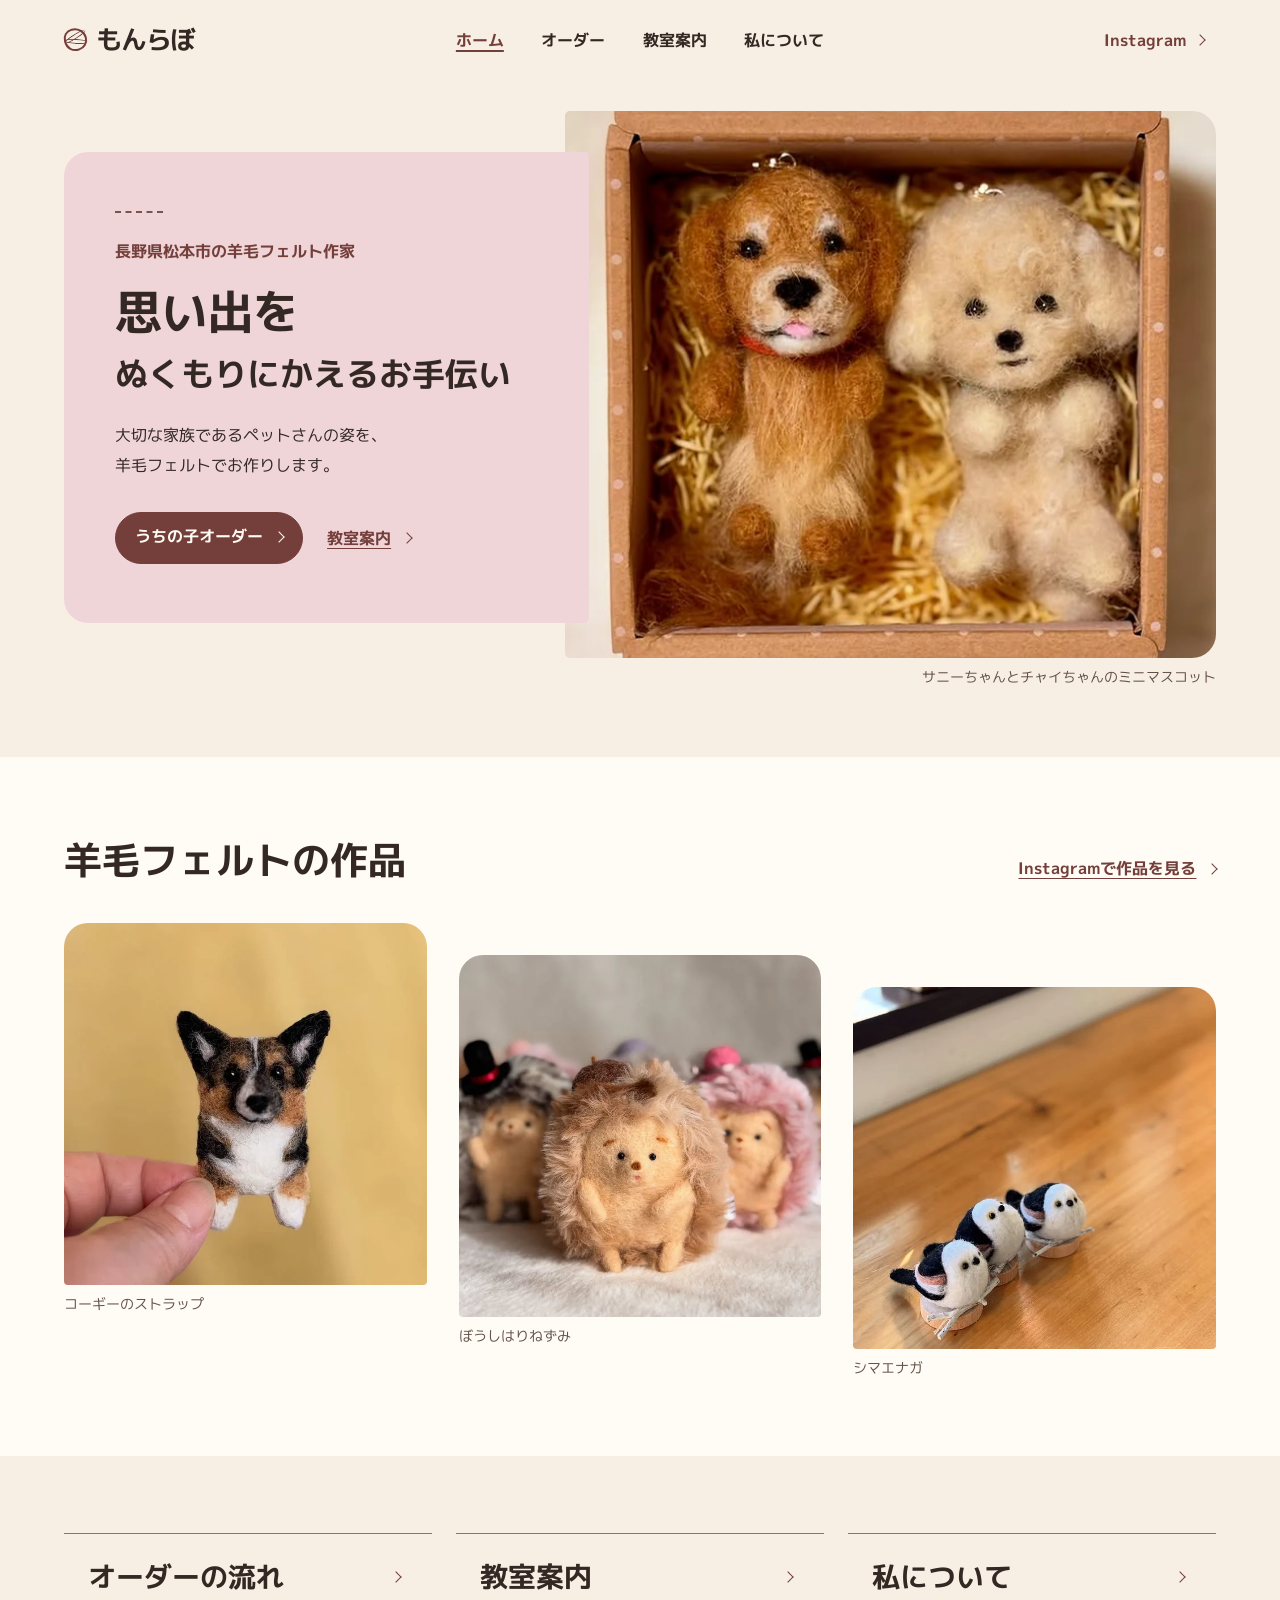
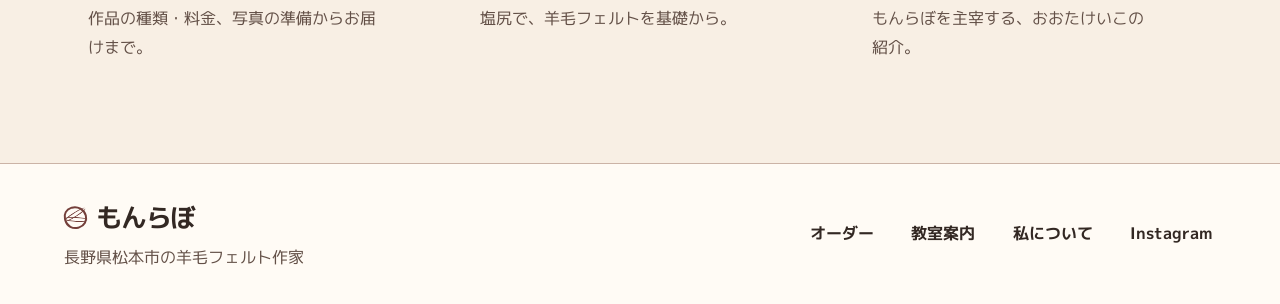
==== commit 7da0c430: "Revise the Monlabo home headline and pink backdrop" ====
--- a/index.html
+++ b/index.html
@@ -22,9 +22,9 @@
   <meta name="twitter:card" content="summary_large_image">
   <link rel="icon" type="image/png" sizes="64x64" href="./favicon.png">
   <link rel="apple-touch-icon" href="./apple-touch-icon.png">
-  <link rel="preload" href="./assets/mplus1p-700.woff2" as="font" type="font/woff2" crossorigin>
-  <link rel="stylesheet" href="./fonts.css?v=3">
-  <link rel="stylesheet" href="./styles.css?v=3">
+  <link rel="preload" href="./assets/mplus1p-700.woff2?v=368b36b3" as="font" type="font/woff2" crossorigin>
+  <link rel="stylesheet" href="./fonts.css?v=4">
+  <link rel="stylesheet" href="./styles.css?v=5">
 </head>
 <body>
   <a class="skip" href="#main">本文へ移動</a>
@@ -44,8 +44,10 @@
     <section class="hero shell" aria-labelledby="home-title">
       <div class="hero-copy">
         <p class="hero-place">長野県松本市の羊毛フェルト作家</p>
-        <h1 id="home-title">うちの子を、<br>羊毛フェルトで。</h1>
-        <p class="hero-lead">毛色や表情を写真で確かめながら、<br class="desktop-break">大切なうちの子の姿をお作りします。</p>
+        <h1 id="home-title">思い出を
+          <span>ぬくもりにかえるお手伝い</span>
+        </h1>
+        <p class="hero-lead">大切な家族であるペットさんの姿を、<span>羊毛フェルトでお作りします。</span></p>
         <div class="hero-actions">
           <a class="button arrow" href="order/">うちの子オーダー</a>
           <a class="text-link arrow" href="lesson/">教室案内</a>
--- a/fonts.css
+++ b/fonts.css
@@ -1,6 +1,6 @@
 @font-face {
   font-family: "M PLUS 1p";
-  src: url("assets/mplus1p-400.woff2") format("woff2");
+  src: url("assets/mplus1p-400.woff2?v=95c79f55") format("woff2");
   font-style: normal;
   font-weight: 400;
   font-display: swap;
@@ -8,7 +8,7 @@
 
 @font-face {
   font-family: "M PLUS 1p";
-  src: url("assets/mplus1p-700.woff2") format("woff2");
+  src: url("assets/mplus1p-700.woff2?v=368b36b3") format("woff2");
   font-style: normal;
   font-weight: 700;
   font-display: swap;
--- a/styles.css
+++ b/styles.css
@@ -3,6 +3,7 @@
   --canvas: #f8efe4;
   --surface: #fffbf5;
   --rose: #e8c8c1;
+  --hero-rose: #efd5d8;
   --ink: #332823;
   --muted: #635047;
   --accent: #743f3a;
@@ -172,7 +173,7 @@
   margin-top: -1.5rem;
   padding: clamp(2rem, 4.6vw, 4.5rem) clamp(1.5rem, 4vw, 3.75rem);
   border-radius: var(--radius) .3rem .3rem var(--radius);
-  background: var(--rose);
+  background: var(--hero-rose);
 }
 .hero-copy::before {
   content: "";
@@ -183,7 +184,9 @@
 }
 .hero-place { margin-block-end: var(--space-2); font-weight: 700; color: var(--accent); }
 .hero h1 { font-size: clamp(1.95rem, 3.65vw, 3.45rem); letter-spacing: -.025em; line-height: 1.33; }
+.hero h1 span { display: block; margin-top: .22em; font-size: .7em; letter-spacing: 0; line-height: 1.42; }
 .hero-lead { margin-top: var(--space-3); line-height: 1.85; }
+.hero-lead span { display: inline-block; max-inline-size: 100%; }
 .hero-actions { display: flex; flex-wrap: wrap; align-items: center; gap: var(--space-1) var(--space-3); margin-top: var(--space-4); }
 .hero-photo img {
   aspect-ratio: 1.19;
@@ -192,7 +195,7 @@
   border-radius: .3rem var(--radius) var(--radius) .3rem;
   background: var(--rose);
 }
-figcaption { padding-top: var(--space-1); color: var(--muted); font-size: .875rem; line-height: 1.6; }
+figcaption { padding-top: var(--space-1); color: var(--muted); font-size: .875rem; line-height: 1.6; text-wrap: balance; }
 .hero-photo figcaption { text-align: right; }
 .mobile-break { display: none; }
 
@@ -361,7 +364,6 @@
 .footer p { margin-top: .2rem; color: var(--muted); }
 
 @media (max-width: 900px) {
-  .desktop-break { display: none; }
   .hero-copy { padding: var(--space-3); }
   .hero-photo img { aspect-ratio: 1.04; }
   .hero-actions { gap: var(--space-1) var(--space-2); margin-top: var(--space-3); }
@@ -408,4 +410,5 @@
 @media (max-width: 360px) {
   .main-nav a { padding-inline: .12rem; font-size: .875rem; }
   .hero h1 { font-size: 1.75rem; }
-}
+  .contact-actions .button { padding-inline: .8rem; }
+}
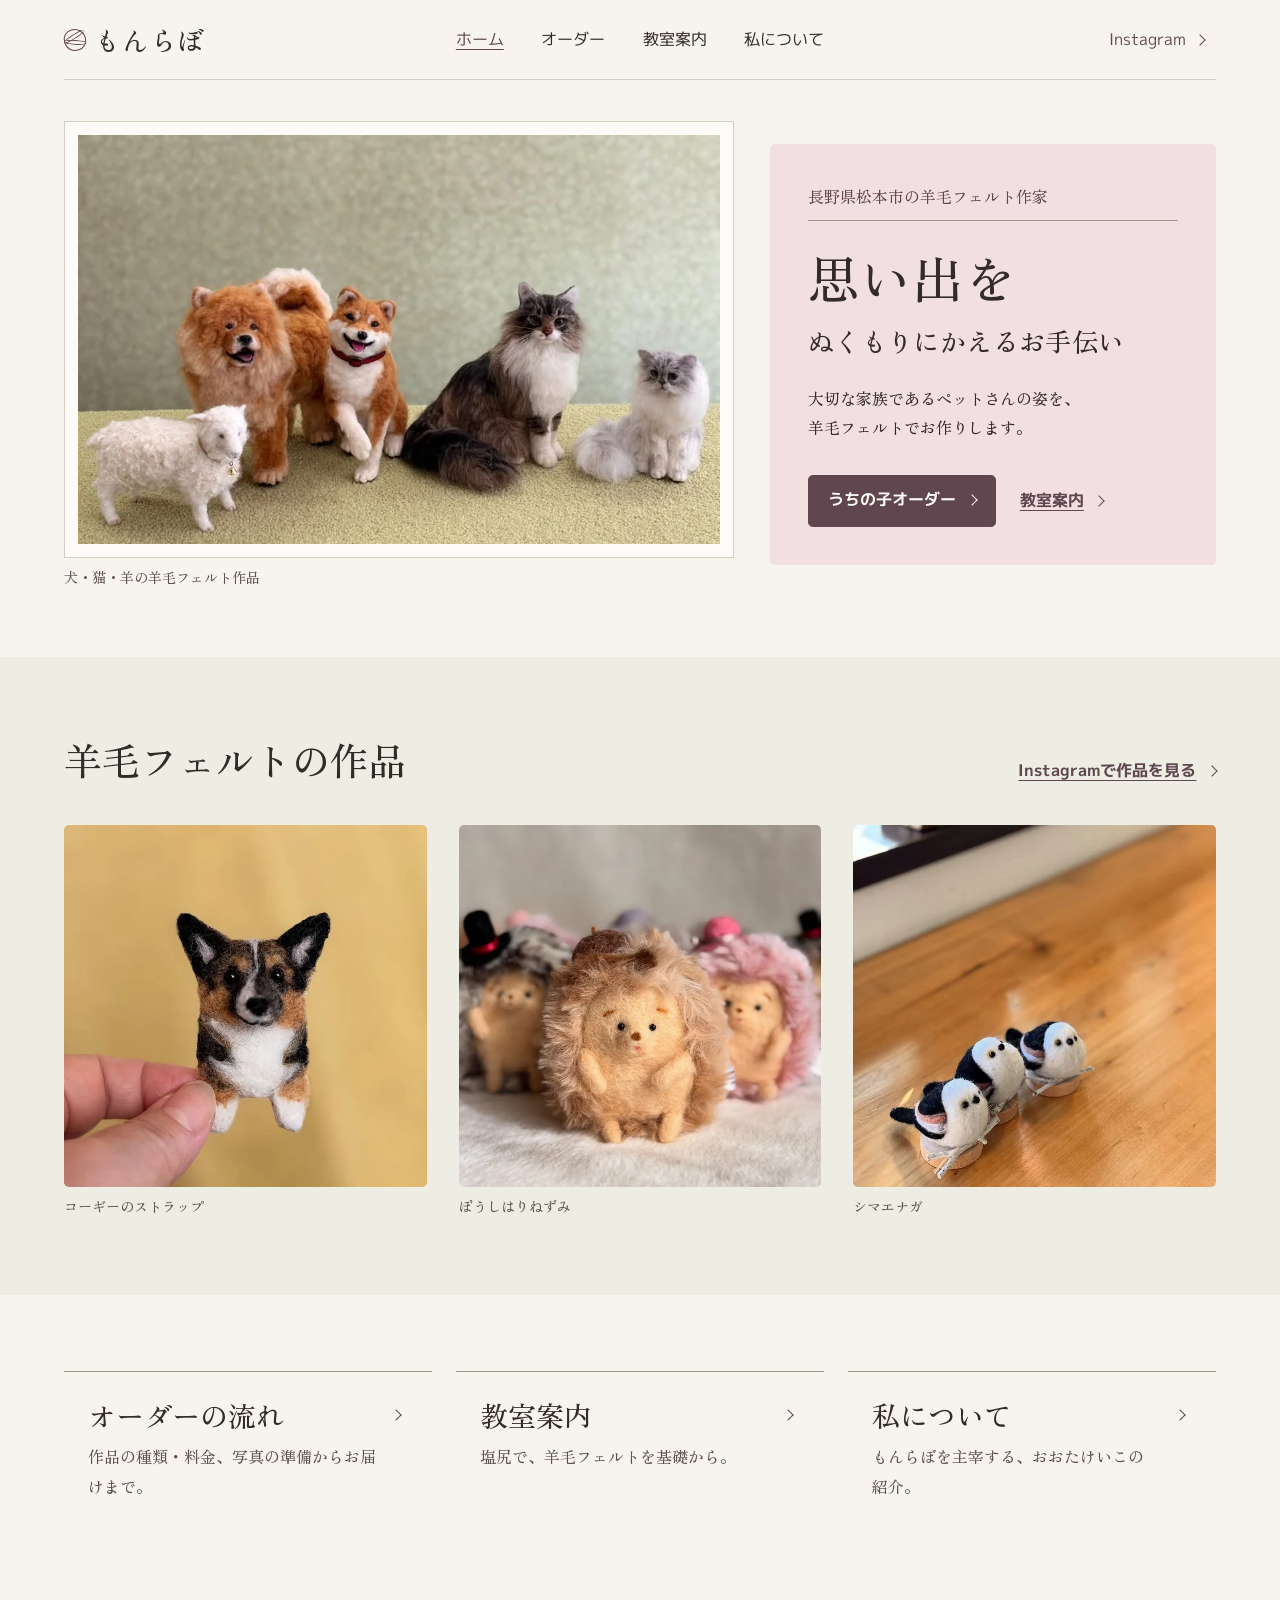
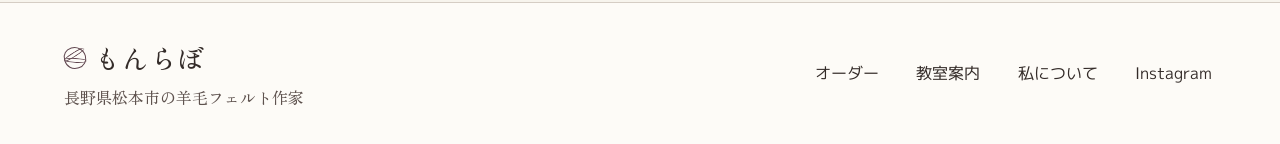
==== commit 46bd8738: "Use the requested Monlabo photograph and refined Mincho styling" ====
--- a/index.html
+++ b/index.html
@@ -4,7 +4,7 @@
   <meta charset="utf-8">
   <meta name="viewport" content="width=device-width, initial-scale=1">
   <meta name="robots" content="noindex, nofollow">
-  <meta name="theme-color" content="#f8efe4">
+  <meta name="theme-color" content="#f7f4ed">
   <meta http-equiv="Content-Security-Policy" content="default-src 'none'; style-src 'self'; font-src 'self'; img-src 'self'; base-uri 'none'; form-action 'none'">
   <title>もんらぼ｜羊毛フェルトのうちの子オーダー・教室</title>
   <meta name="description" content="長野県松本市の羊毛フェルト作家、もんらぼ。犬や猫のうちの子オーダーのご相談と、塩尻の羊毛フェルト教室をご案内します。">
@@ -15,16 +15,16 @@
   <meta property="og:title" content="もんらぼ｜羊毛フェルトのうちの子オーダー・教室">
   <meta property="og:description" content="長野県松本市の羊毛フェルト作家、もんらぼ。犬や猫のうちの子オーダーのご相談と、塩尻の羊毛フェルト教室をご案内します。">
   <meta property="og:url" content="https://illflora.github.io/monlabo-preview/">
-  <meta property="og:image" content="https://illflora.github.io/monlabo-preview/assets/og-home.jpg">
+  <meta property="og:image" content="https://illflora.github.io/monlabo-preview/assets/og-collection.jpg">
   <meta property="og:image:width" content="1200">
   <meta property="og:image:height" content="630">
-  <meta property="og:image:alt" content="箱に並んだ犬の羊毛フェルトのミニマスコット">
+  <meta property="og:image:alt" content="犬・猫・羊をかたどった羊毛フェルトの作品">
   <meta name="twitter:card" content="summary_large_image">
   <link rel="icon" type="image/png" sizes="64x64" href="./favicon.png">
   <link rel="apple-touch-icon" href="./apple-touch-icon.png">
-  <link rel="preload" href="./assets/mplus1p-700.woff2?v=368b36b3" as="font" type="font/woff2" crossorigin>
-  <link rel="stylesheet" href="./fonts.css?v=4">
-  <link rel="stylesheet" href="./styles.css?v=5">
+  <link rel="preload" href="./assets/zen-old-mincho-500.woff2?v=333b5f74" as="font" type="font/woff2" crossorigin>
+  <link rel="stylesheet" href="./fonts.css?v=5">
+  <link rel="stylesheet" href="./styles.css?v=7">
 </head>
 <body>
   <a class="skip" href="#main">本文へ移動</a>
@@ -42,21 +42,23 @@
   </header>
   <main id="main" tabindex="-1">
     <section class="hero shell" aria-labelledby="home-title">
+      <figure class="hero-photo">
+        <div class="hero-frame">
+          <img src="./assets/atelier-collection.webp" srcset="./assets/atelier-collection-360.webp 360w, ./assets/atelier-collection.webp 960w" width="960" height="612" alt="淡い緑の背景に並んだ、犬・猫・羊をかたどった羊毛フェルトの作品5点" decoding="async" fetchpriority="high" sizes="(max-width: 900px) 90vw, (max-width: 1420px) 53vw, 750px">
+        </div>
+        <figcaption>犬・猫・羊の羊毛フェルト作品</figcaption>
+      </figure>
       <div class="hero-copy">
         <p class="hero-place">長野県松本市の羊毛フェルト作家</p>
         <h1 id="home-title">思い出を
           <span>ぬくもりにかえるお手伝い</span>
         </h1>
-        <p class="hero-lead">大切な家族であるペットさんの姿を、<span>羊毛フェルトでお作りします。</span></p>
+        <p class="hero-lead">大切な家族である<span>ペットさんの姿を、</span><span>羊毛フェルトでお作りします。</span></p>
         <div class="hero-actions">
           <a class="button arrow" href="order/">うちの子オーダー</a>
           <a class="text-link arrow" href="lesson/">教室案内</a>
         </div>
       </div>
-      <figure class="hero-photo">
-        <img src="./assets/sunny-chai.webp" srcset="./assets/sunny-chai-360.webp 360w, ./assets/sunny-chai.webp 640w" width="640" height="620" alt="木箱に並んだ茶色と白の犬の羊毛フェルトのミニマスコット" decoding="async" fetchpriority="high" sizes="(max-width: 720px) 94vw, (max-width: 1360px) 54vw, 704px">
-        <figcaption>サニーちゃんとチャイちゃんのミニマスコット</figcaption>
-      </figure>
     </section>
 
     <section class="work-section section" aria-labelledby="works-title">
--- a/fonts.css
+++ b/fonts.css
@@ -1,6 +1,6 @@
 @font-face {
   font-family: "M PLUS 1p";
-  src: url("assets/mplus1p-400.woff2?v=95c79f55") format("woff2");
+  src: url("assets/mplus1p-400.woff2?v=df299d22") format("woff2");
   font-style: normal;
   font-weight: 400;
   font-display: swap;
@@ -8,8 +8,16 @@
 
 @font-face {
   font-family: "M PLUS 1p";
-  src: url("assets/mplus1p-700.woff2?v=368b36b3") format("woff2");
+  src: url("assets/mplus1p-700.woff2?v=451a09e1") format("woff2");
   font-style: normal;
   font-weight: 700;
   font-display: swap;
 }
+
+@font-face {
+  font-family: "Zen Old Mincho";
+  src: url("assets/zen-old-mincho-500.woff2?v=333b5f74") format("woff2");
+  font-style: normal;
+  font-weight: 500;
+  font-display: swap;
+}
--- a/styles.css
+++ b/styles.css
@@ -1,28 +1,28 @@
 :root {
   color-scheme: light;
-  --canvas: #f8efe4;
-  --surface: #fffbf5;
-  --rose: #e8c8c1;
-  --hero-rose: #efd5d8;
-  --ink: #332823;
-  --muted: #635047;
-  --accent: #743f3a;
-  --accent-hover: #5a302c;
-  --line: #cbb3a6;
-  --hairline: #9b6e66;
-  --thread: #79544d;
-  --body: "M PLUS 1p", "Hiragino Sans", Meiryo, sans-serif;
+  --canvas: #f7f4ed;
+  --surface: #fdfbf7;
+  --gallery-ground: #edede4;
+  --rose: #f3e8e7;
+  --hero-rose: #f1dfe2;
+  --ink: #332b28;
+  --muted: #5e524e;
+  --accent: #60464f;
+  --accent-hover: #49333b;
+  --line: #d5cdc4;
+  --hairline: #a1968c;
+  --thread: #795e66;
+  --body: "Zen Old Mincho", "Hiragino Mincho ProN", "Yu Mincho", serif;
+  --ui: "M PLUS 1p", "Hiragino Sans", Meiryo, sans-serif;
   --space-1: .5rem;
   --space-2: 1rem;
   --space-3: 1.5rem;
   --space-4: 2rem;
   --space-5: 3rem;
-  --space-6: 4rem;
   --section: clamp(3.25rem, 6vw, 6rem);
   --gutter: clamp(1rem, 5vw, 4.5rem);
   --shell: 80rem;
-  --radius: 1.5rem;
-  --pill: 100vmax;
+  --radius: .3rem;
 }
 
 *, *::before, *::after { box-sizing: border-box; }
@@ -30,7 +30,7 @@
   margin: 0;
   background: var(--canvas);
   color: var(--ink);
-  font: 400 1rem / 1.8 var(--body);
+  font: 500 1rem / 1.85 var(--body);
   overflow-wrap: anywhere;
   word-break: normal;
   line-break: strict;
@@ -39,13 +39,13 @@
 img { display: block; width: 100%; height: auto; }
 h1, h2, h3, p, figure, ul, ol { margin: 0; }
 h1, h2, h3 {
-  font-weight: 700;
+  font-weight: 500;
   line-height: 1.35;
   text-wrap: balance;
   word-break: auto-phrase;
   font-feature-settings: "palt";
 }
-h1 { font-size: clamp(2rem, 5vw, 4.5rem); }
+h1 { font-size: clamp(2rem, 4.6vw, 3.75rem); }
 h2 { font-size: clamp(1.65rem, 3vw, 2.5rem); }
 h3 { font-size: clamp(1.14rem, 1.7vw, 1.5rem); }
 p { max-inline-size: 38em; text-wrap: pretty; }
@@ -76,6 +76,7 @@
   align-items: center;
   min-block-size: 5rem;
   gap: var(--space-2);
+  border-bottom: 1px solid var(--line);
 }
 .wordmark {
   display: inline-flex;
@@ -84,17 +85,17 @@
   width: fit-content;
   min-height: 44px;
   font-size: 1.65rem;
-  font-weight: 700;
-  letter-spacing: -.045em;
+  font-weight: 500;
+  letter-spacing: .06em;
   line-height: 1.2;
   text-decoration: none;
 }
 .brand-symbol {
   position: relative;
-  width: 1.45rem;
-  height: 1.45rem;
+  width: 1.35rem;
+  height: 1.35rem;
   flex: 0 0 auto;
-  border: 2px solid var(--accent);
+  border: 1px solid var(--accent);
   border-radius: 46% 57% 49% 52%;
   transform: rotate(-16deg);
 }
@@ -115,12 +116,13 @@
   align-items: center;
   min-height: 44px;
   text-decoration: none;
-  font-weight: 700;
+  font-family: var(--ui);
+  font-weight: 400;
 }
 .main-nav a, .footer nav a { padding-inline: .25rem; }
 .main-nav a[aria-current], .main-nav a:hover, .footer nav a:hover {
   text-decoration: underline;
-  text-decoration-thickness: 2px;
+  text-decoration-thickness: 1px;
 }
 .main-nav a[aria-current] { color: var(--accent); }
 .header-social { justify-self: end; padding-inline: .75rem; gap: .65rem; color: var(--accent); }
@@ -133,6 +135,7 @@
   align-items: center;
   justify-content: center;
   gap: .72rem;
+  font-family: var(--ui);
   font-weight: 700;
   line-height: 1.45;
 }
@@ -140,7 +143,7 @@
   min-height: 52px;
   padding: .65rem 1.2rem .8rem;
   border: 1px solid var(--accent);
-  border-radius: var(--pill);
+  border-radius: var(--radius);
   background: var(--accent);
   color: var(--surface);
   text-decoration: none;
@@ -160,53 +163,44 @@
 }
 
 .hero {
-  padding-top: clamp(1rem, 2.4vw, 2.25rem);
+  padding-top: clamp(1.25rem, 3.2vw, 3rem);
   padding-bottom: clamp(2.5rem, 5.4vw, 5rem);
   display: grid;
-  grid-template-columns: minmax(0, .87fr) minmax(0, 1.13fr);
+  grid-template-columns: minmax(0, 1.5fr) minmax(0, 1fr);
+  gap: clamp(1.25rem, 2.8vw, 2.75rem);
   align-items: center;
 }
 .hero-copy {
-  position: relative;
-  z-index: 1;
-  margin-right: -1.5rem;
-  margin-top: -1.5rem;
-  padding: clamp(2rem, 4.6vw, 4.5rem) clamp(1.5rem, 4vw, 3.75rem);
-  border-radius: var(--radius) .3rem .3rem var(--radius);
+  padding: clamp(1.55rem, 3vw, 3rem);
+  border-radius: var(--radius);
   background: var(--hero-rose);
 }
-.hero-copy::before {
-  content: "";
-  display: block;
-  width: 3rem;
-  margin-bottom: var(--space-3);
-  border-top: 2px dashed var(--thread);
-}
-.hero-place { margin-block-end: var(--space-2); font-weight: 700; color: var(--accent); }
-.hero h1 { font-size: clamp(1.95rem, 3.65vw, 3.45rem); letter-spacing: -.025em; line-height: 1.33; }
-.hero h1 span { display: block; margin-top: .22em; font-size: .7em; letter-spacing: 0; line-height: 1.42; }
+.hero-place {
+  margin-block-end: var(--space-3);
+  padding-block-end: var(--space-1);
+  border-bottom: 1px solid var(--hairline);
+  color: var(--accent);
+}
+.hero h1 { font-size: clamp(2.4rem, 4vw, 3.8rem); letter-spacing: .025em; line-height: 1.25; }
+.hero h1 span { display: block; margin-top: .48em; font-size: clamp(1.25rem, 2.05vw, 1.94rem); letter-spacing: .015em; line-height: 1.45; }
 .hero-lead { margin-top: var(--space-3); line-height: 1.85; }
 .hero-lead span { display: inline-block; max-inline-size: 100%; }
 .hero-actions { display: flex; flex-wrap: wrap; align-items: center; gap: var(--space-1) var(--space-3); margin-top: var(--space-4); }
-.hero-photo img {
-  aspect-ratio: 1.19;
-  object-fit: cover;
-  object-position: center;
-  border-radius: .3rem var(--radius) var(--radius) .3rem;
-  background: var(--rose);
-}
+.hero-frame {
+  padding: clamp(.37rem, 1vw, .82rem);
+  border: 1px solid var(--line);
+  background: var(--surface);
+}
+.hero-photo img { background: var(--gallery-ground); }
 figcaption { padding-top: var(--space-1); color: var(--muted); font-size: .875rem; line-height: 1.6; text-wrap: balance; }
-.hero-photo figcaption { text-align: right; }
 .mobile-break { display: none; }
 
-.work-section { background: var(--surface); }
+.work-section { background: var(--gallery-ground); }
 .section-heading { display: flex; align-items: baseline; justify-content: space-between; flex-wrap: wrap; gap: var(--space-2) var(--space-4); margin-bottom: var(--space-4); }
 .section-heading-stack { display: block; }
 .section-heading-stack p { margin-top: var(--space-2); }
 .work-gallery { display: grid; grid-template-columns: repeat(3, minmax(0, 1fr)); gap: clamp(.75rem, 3vw, 2rem); }
-.work-gallery img { aspect-ratio: 1; object-fit: cover; border-radius: var(--radius) var(--radius) .25rem .25rem; }
-.work-gallery figure:nth-child(2) { margin-top: var(--space-4); }
-.work-gallery figure:nth-child(3) { margin-top: var(--space-6); }
+.work-gallery img { aspect-ratio: 1; object-fit: cover; border-radius: var(--radius); }
 .route-section { display: grid; grid-template-columns: repeat(3, minmax(0, 1fr)); gap: var(--space-3); }
 .route {
   display: grid;
@@ -237,12 +231,12 @@
 }
 .page-jump .arrow::after { transform: rotate(135deg); margin-top: -.22em; }
 .menu-grid { display: grid; grid-template-columns: minmax(0, 1fr) minmax(0, 1.2fr); gap: var(--space-3); }
-.menu-item { background: var(--surface); border-radius: var(--radius); padding: clamp(1rem, 3vw, 2.5rem); }
+.menu-item { background: var(--surface); border: 1px solid var(--line); border-radius: var(--radius); padding: clamp(1rem, 3vw, 2.5rem); }
 .menu-item p { margin-top: var(--space-1); }
 .menu-item .frame-price { margin-top: var(--space-3); }
 .frame-price strong { margin-inline-end: .35em; color: var(--accent); font-size: clamp(1.65rem, 3.2vw, 2.5rem); }
 .menu-note { margin-top: var(--space-3); }
-.menu-item table { width: 100%; border-collapse: collapse; margin-top: var(--space-2); font-variant-numeric: tabular-nums; }
+.menu-item table { width: 100%; border-collapse: collapse; margin-top: var(--space-2); font-family: var(--ui); font-variant-numeric: tabular-nums; }
 .menu-item th, .menu-item td { text-align: end; padding: .45rem .25rem; }
 .menu-item tbody tr { border-top: 1px solid var(--line); }
 .menu-item tbody th { text-align: start; }
@@ -364,8 +358,11 @@
 .footer p { margin-top: .2rem; color: var(--muted); }
 
 @media (max-width: 900px) {
-  .hero-copy { padding: var(--space-3); }
-  .hero-photo img { aspect-ratio: 1.04; }
+  .hero { grid-template-columns: minmax(0, 1fr); justify-items: center; }
+  .hero-photo { width: 100%; }
+  .hero-copy { width: 100%; padding: clamp(1.25rem, 4.5vw, 2.5rem); }
+  .hero h1 { font-size: clamp(2.05rem, 7.4vw, 3.35rem); }
+  .hero h1 span { font-size: clamp(1.17rem, 5.8vw, 2rem); }
   .hero-actions { gap: var(--space-1) var(--space-2); margin-top: var(--space-3); }
   .route { padding: var(--space-2) .35rem; }
 }
@@ -376,13 +373,8 @@
   .header-social { grid-area: social; padding-inline: .25rem; }
   .main-nav { grid-area: nav; display: grid; grid-template-columns: 1fr 1fr 1fr 1.2fr; gap: 0; border-bottom: 1px solid var(--line); }
   .main-nav a { justify-content: center; }
-  .hero { display: flex; flex-direction: column; align-items: stretch; padding-top: var(--space-2); }
-  .hero-photo { order: -1; }
-  .hero-photo img { aspect-ratio: 1.4; border-radius: var(--radius) var(--radius) .3rem .3rem; }
-  .hero-photo figcaption { text-align: left; }
-  .hero-copy { margin: var(--space-2) 0 0; padding: var(--space-3); border-radius: var(--radius); }
-  .hero-copy::before { margin-bottom: var(--space-2); }
-  .hero h1 { font-size: clamp(2rem, 7.9vw, 3.5rem); }
+  .hero { padding-top: var(--space-2); }
+  .hero-place { margin-block-end: var(--space-2); }
   .hero-lead { margin-top: var(--space-2); }
   .hero-actions { margin-top: var(--space-2); }
   .route-section, .flow-grid, .venue, .about-hero, .making-grid, .faq { grid-template-columns: minmax(0, 1fr); }
@@ -394,7 +386,6 @@
 
 @media (max-width: 560px) {
   .work-gallery { grid-template-columns: repeat(2, minmax(0, 1fr)); }
-  .work-gallery figure:nth-child(2), .work-gallery figure:nth-child(3) { margin-top: 0; }
   .work-gallery figure:nth-child(3) { grid-column: 1 / -1; }
   .work-gallery figure:nth-child(3) img { aspect-ratio: 1.7; object-position: center 88%; }
   .menu-grid, .class-row { grid-template-columns: minmax(0, 1fr); gap: var(--space-2); }
@@ -409,6 +400,5 @@
 
 @media (max-width: 360px) {
   .main-nav a { padding-inline: .12rem; font-size: .875rem; }
-  .hero h1 { font-size: 1.75rem; }
   .contact-actions .button { padding-inline: .8rem; }
 }
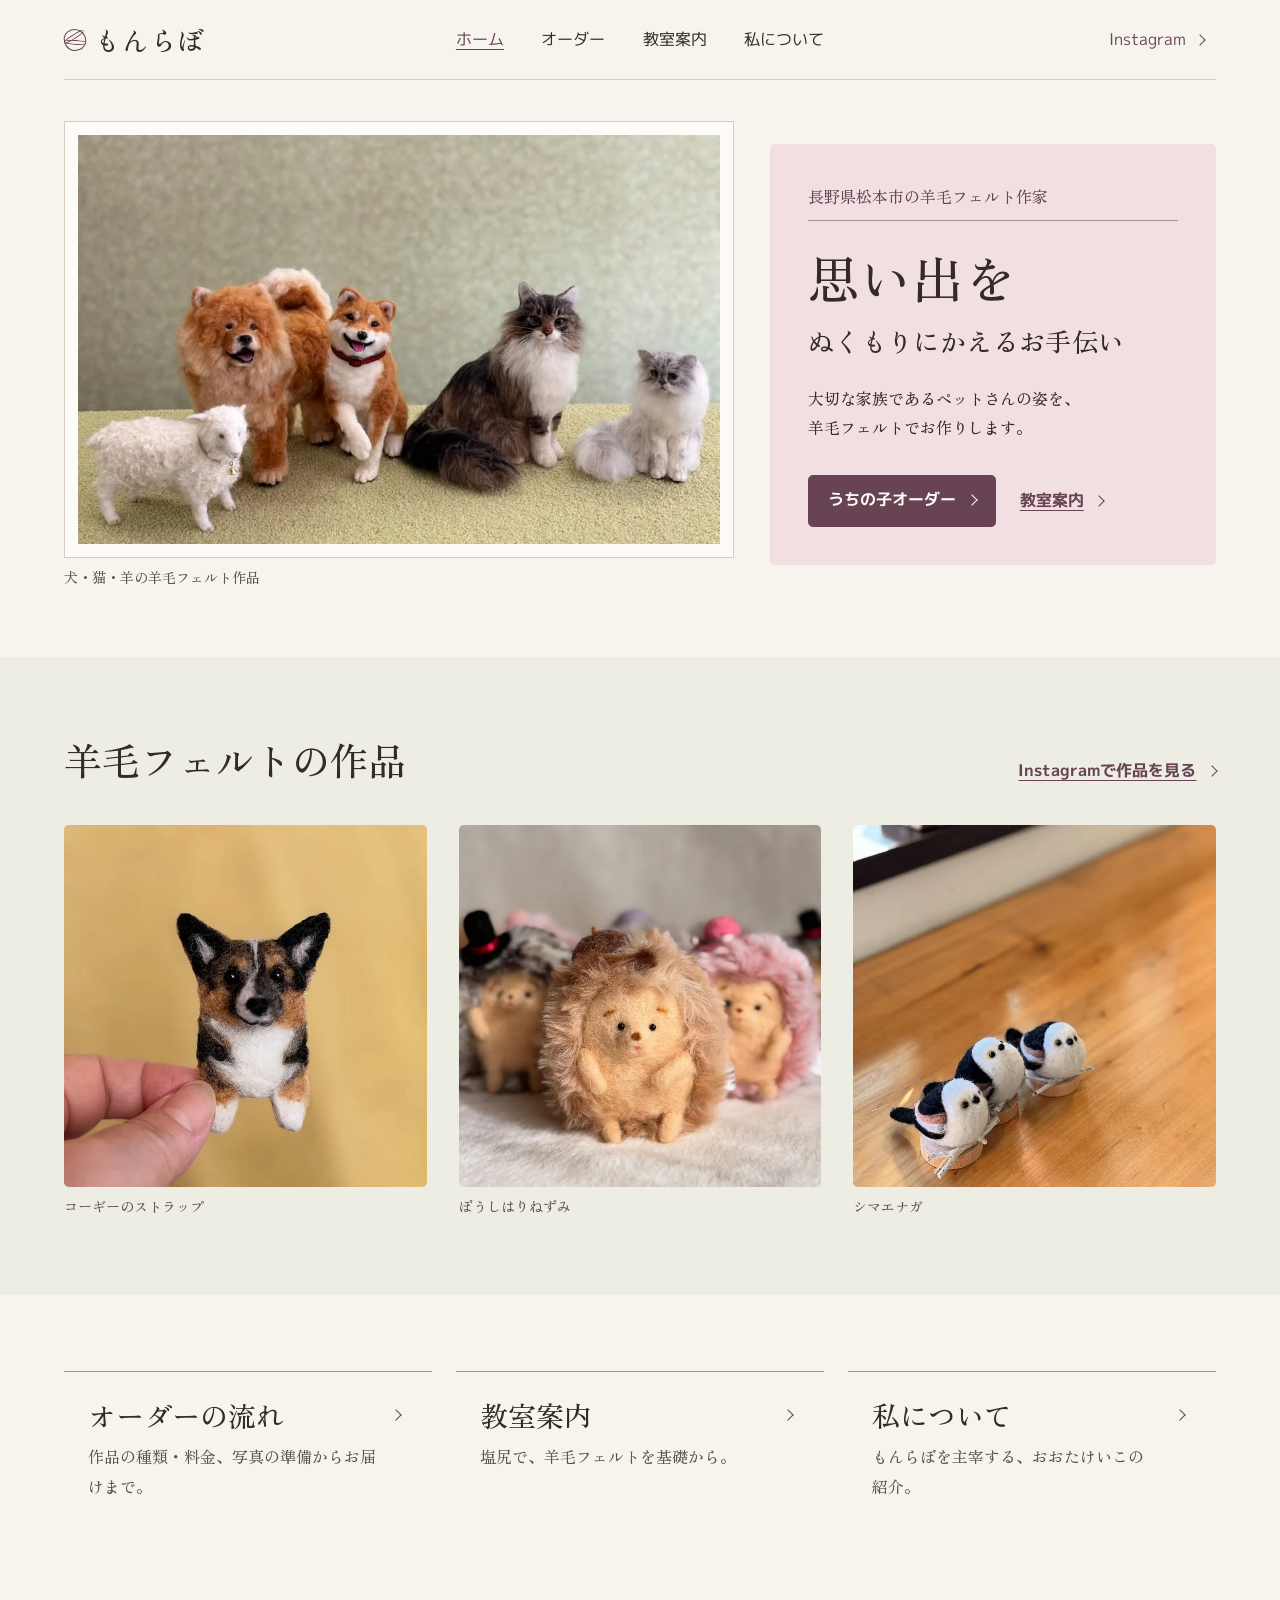
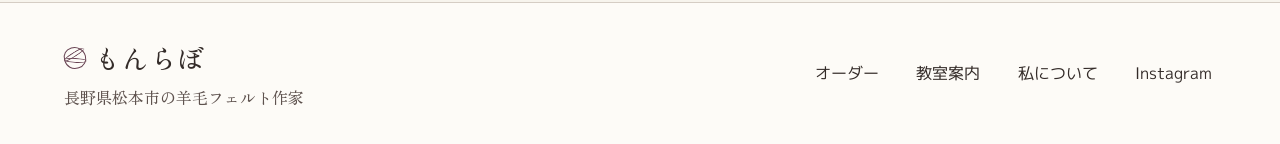
==== commit d5bec8e4: "Tighten the plum accent across the preview" ====
--- a/index.html
+++ b/index.html
@@ -24,7 +24,7 @@
   <link rel="apple-touch-icon" href="./apple-touch-icon.png">
   <link rel="preload" href="./assets/zen-old-mincho-500.woff2?v=333b5f74" as="font" type="font/woff2" crossorigin>
   <link rel="stylesheet" href="./fonts.css?v=5">
-  <link rel="stylesheet" href="./styles.css?v=7">
+  <link rel="stylesheet" href="./styles.css?v=8">
 </head>
 <body>
   <a class="skip" href="#main">本文へ移動</a>
--- a/styles.css
+++ b/styles.css
@@ -7,8 +7,8 @@
   --hero-rose: #f1dfe2;
   --ink: #332b28;
   --muted: #5e524e;
-  --accent: #60464f;
-  --accent-hover: #49333b;
+  --accent: #684353;
+  --accent-hover: #50343f;
   --line: #d5cdc4;
   --hairline: #a1968c;
   --thread: #795e66;
